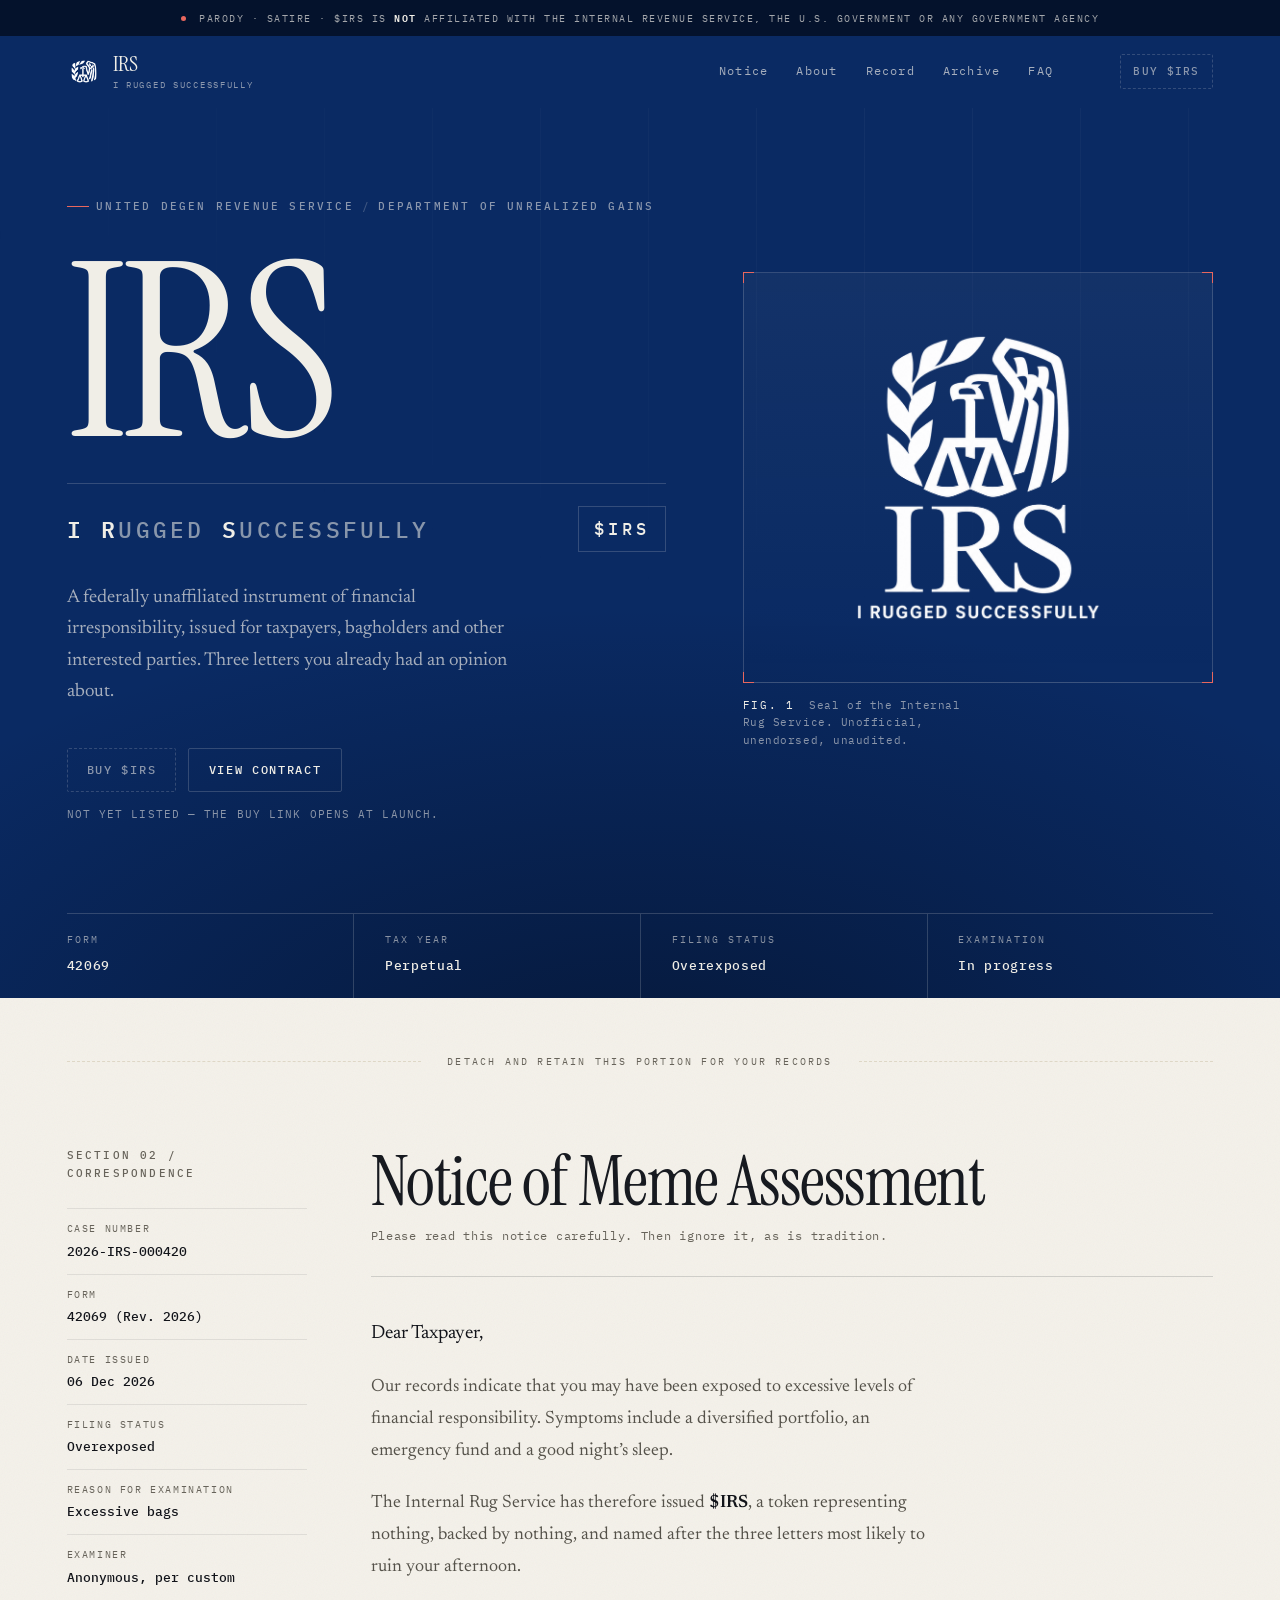
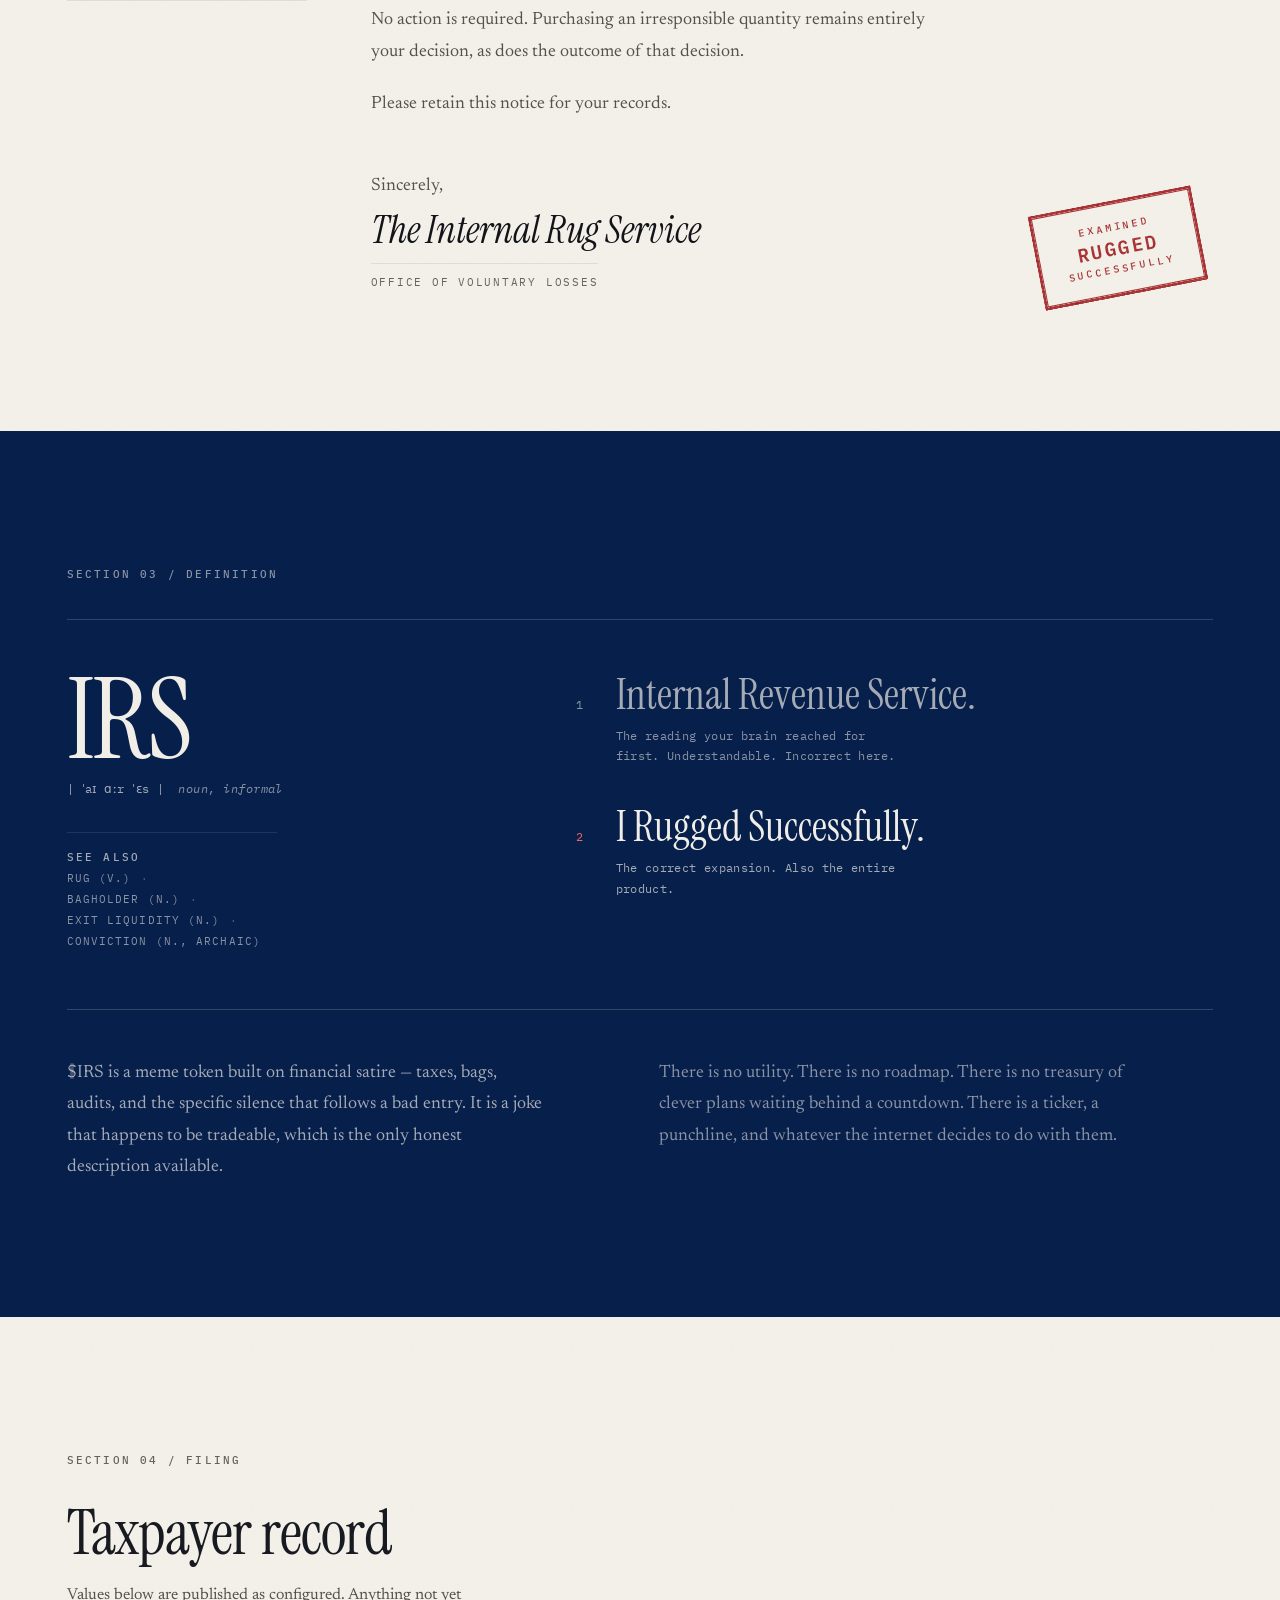
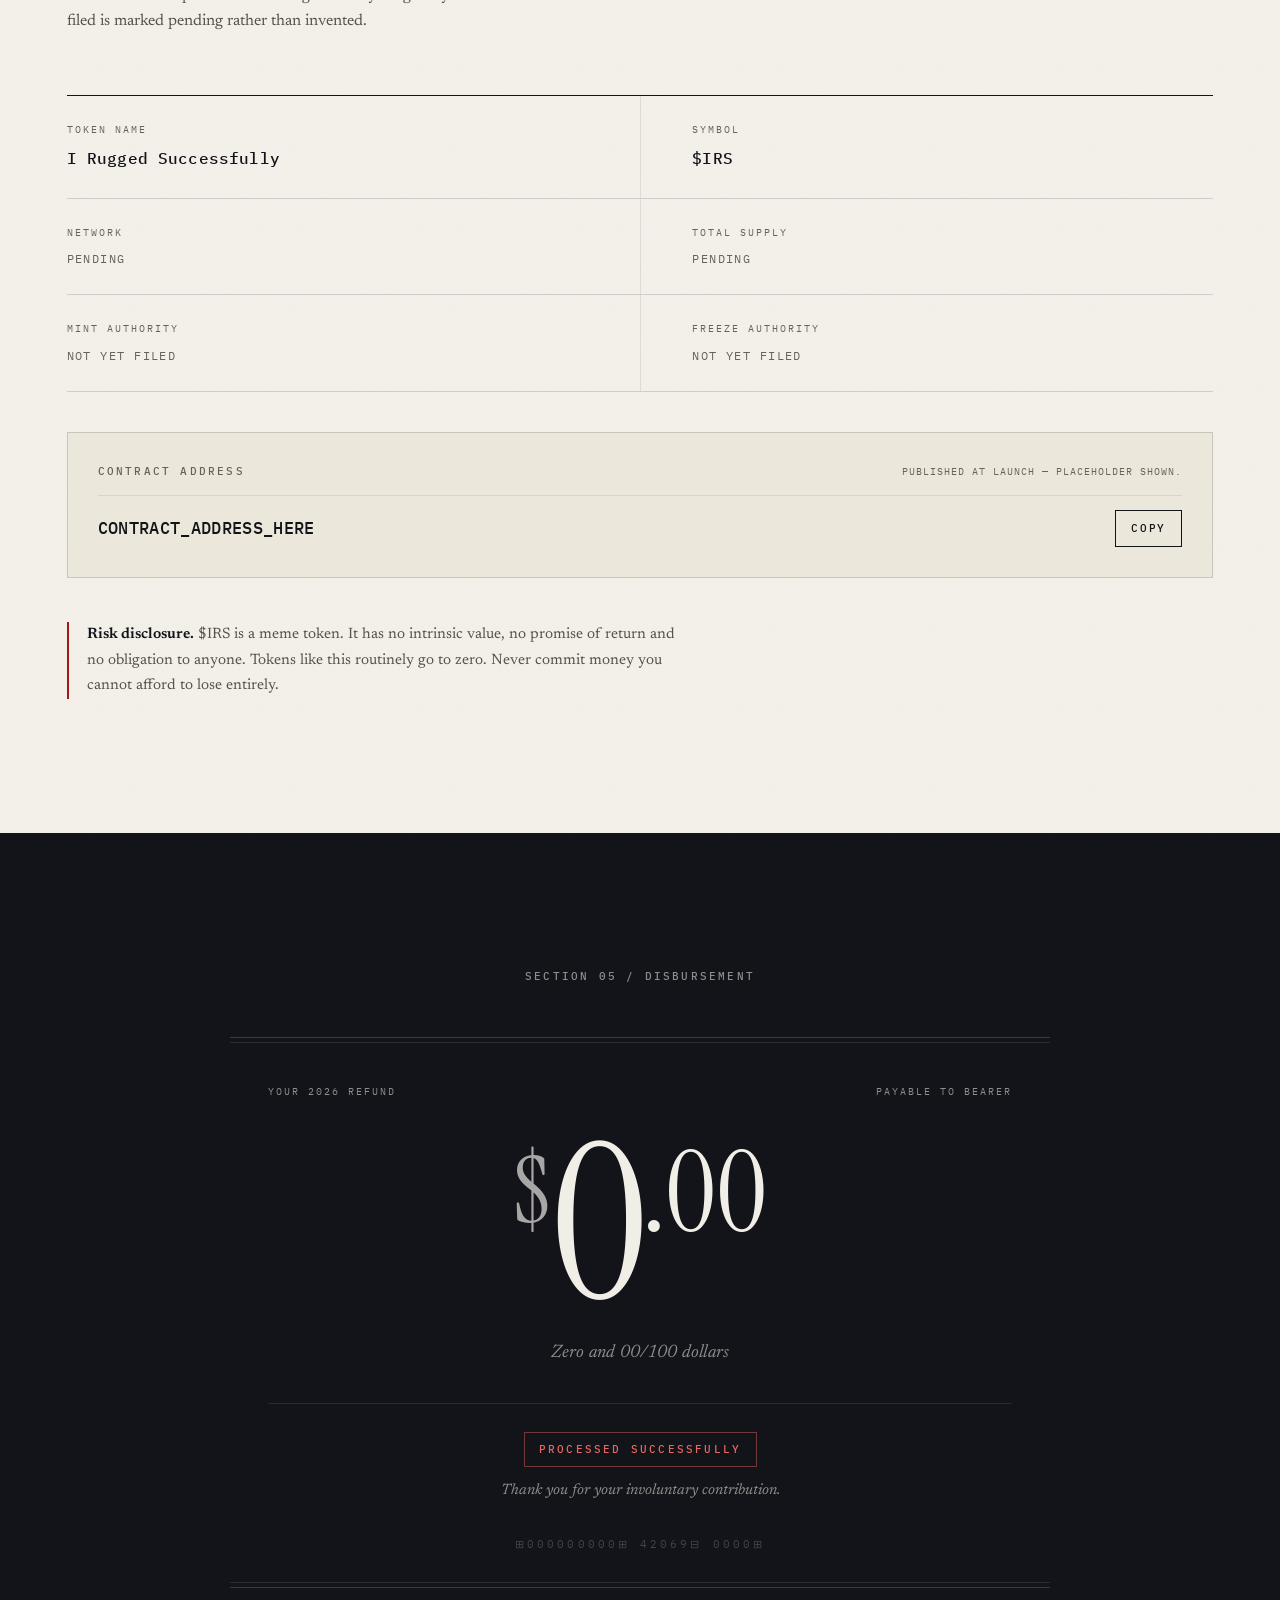
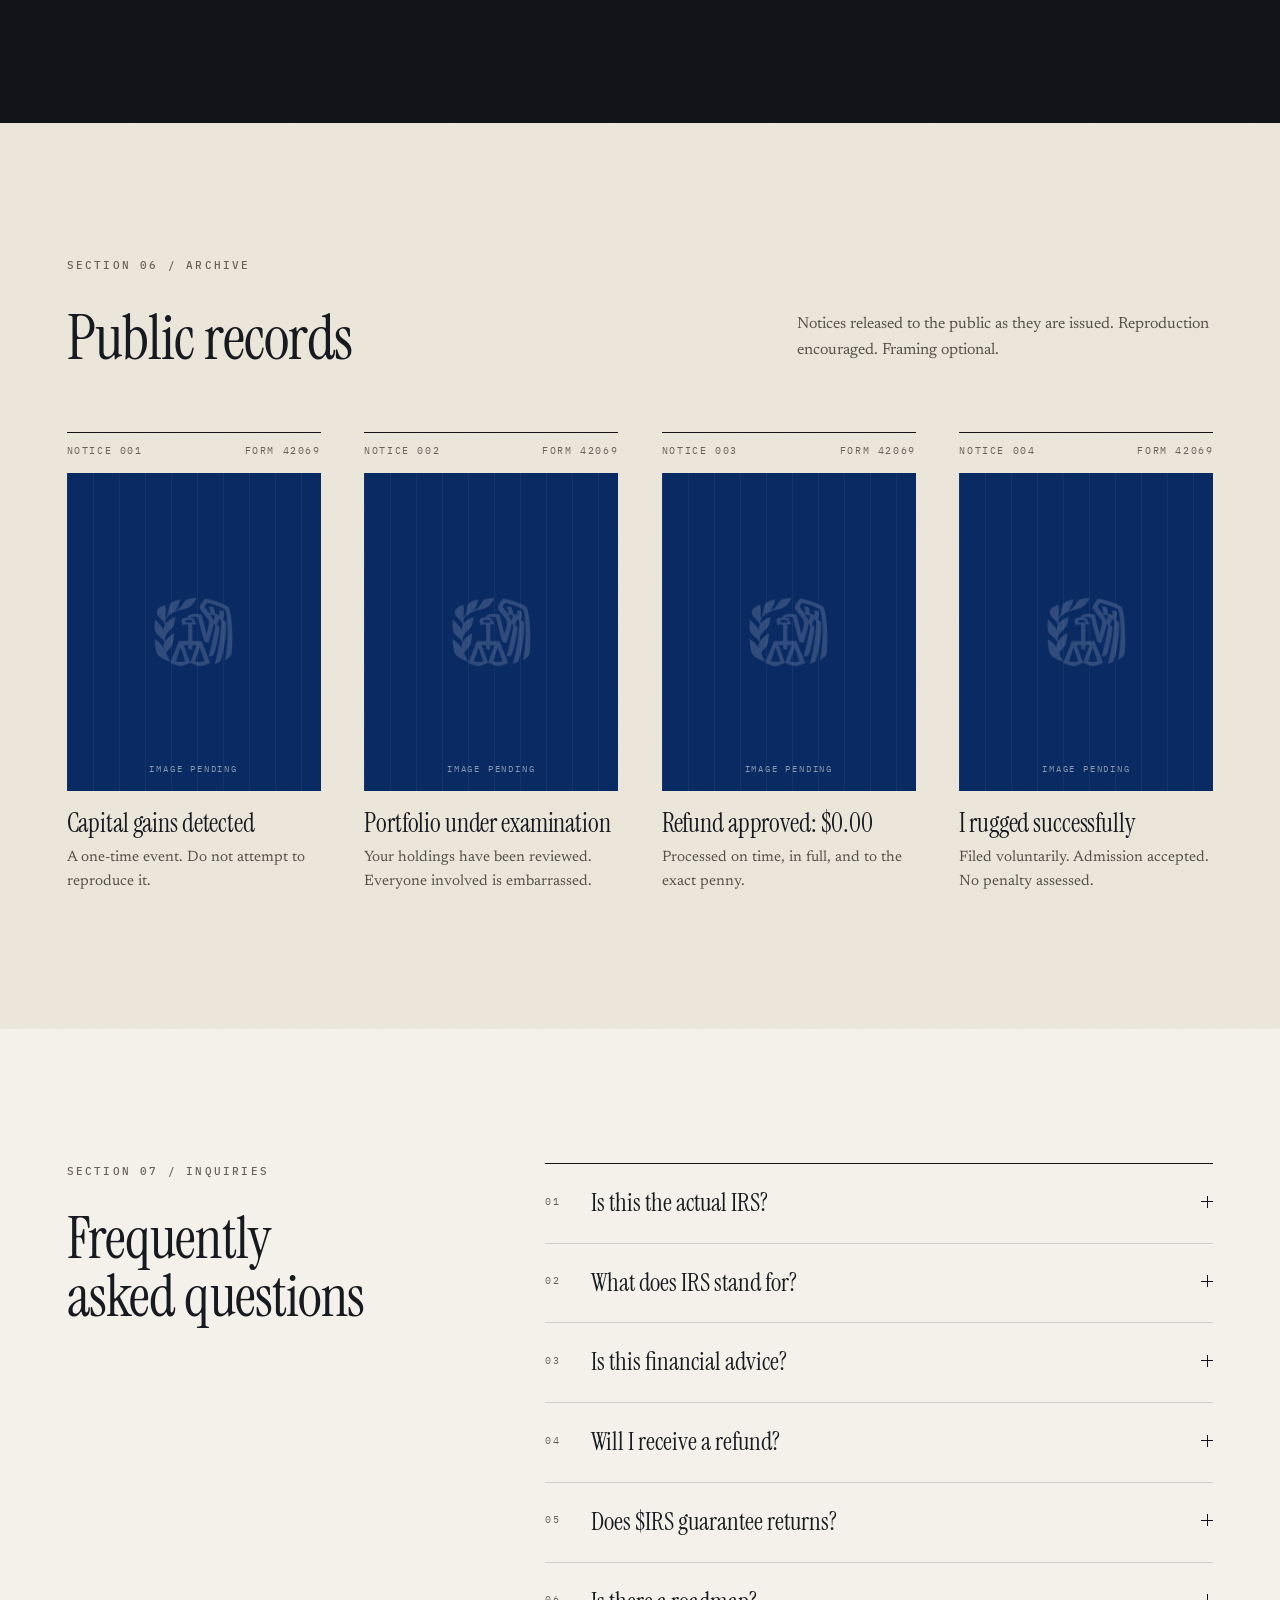
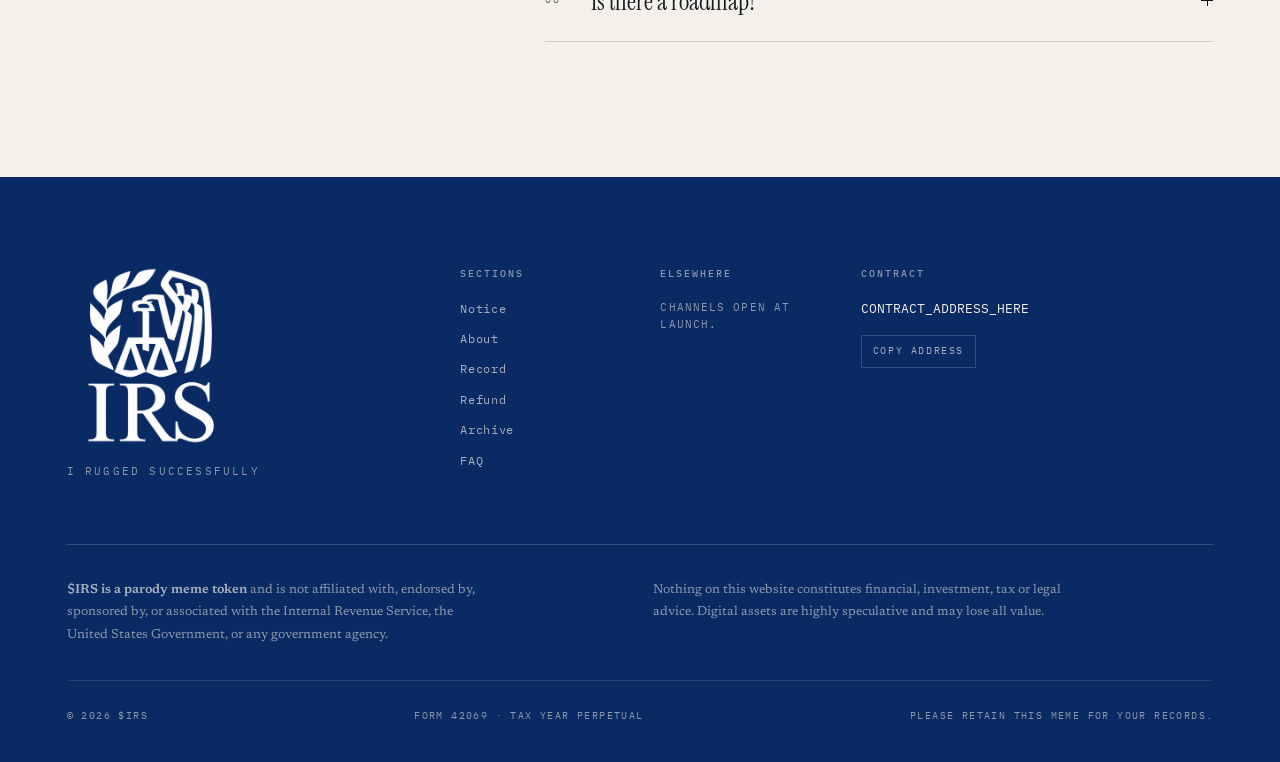
==== index.html @ df1490cc "IRS — I Rugged Successfully: parody token site Static site, no build step. Editorial/institutional d" ====
<!doctype html>
<html lang="en">
<head>
<meta charset="utf-8">
<meta name="viewport" content="width=device-width, initial-scale=1, viewport-fit=cover">
<title>IRS — I Rugged Successfully</title>

<meta name="description" content="$IRS — I Rugged Successfully. A parody meme token about taxes, bags and bad decisions. Not affiliated with the Internal Revenue Service or any government agency.">
<meta name="theme-color" content="#0A2A63">
<meta name="color-scheme" content="light dark">

<meta property="og:type" content="website">
<meta property="og:title" content="IRS — I Rugged Successfully">
<meta property="og:description" content="Your portfolio has been selected for examination. A parody meme token. Not affiliated with any government agency.">
<meta property="og:image" content="assets/og.png">
<meta name="twitter:card" content="summary_large_image">
<meta name="twitter:title" content="IRS — I Rugged Successfully">
<meta name="twitter:description" content="Your portfolio has been selected for examination.">
<meta name="twitter:image" content="assets/og.png">

<link rel="icon" href="assets/icon-64.png" sizes="64x64">
<link rel="icon" href="assets/icon-512.png" sizes="512x512">
<link rel="apple-touch-icon" href="assets/icon-180.png">

<link rel="preconnect" href="https://fonts.googleapis.com">
<link rel="preconnect" href="https://fonts.gstatic.com" crossorigin>
<link rel="preload" as="image" href="assets/lockup-white.png">
<link href="https://fonts.googleapis.com/css2?family=IBM+Plex+Mono:wght@400;500;600&family=Instrument+Serif:ital@0;1&family=Newsreader:ital,opsz,wght@0,6..72,300..600;1,6..72,300..500&display=swap" rel="stylesheet">
<link rel="stylesheet" href="styles.css">
</head>

<body>
<a class="skip" href="#main">Skip to content</a>

<!-- ══ PARODY BAR ══════════════════════════════════════════════════════ -->
<div class="disclaimer-bar" role="note">
  <span class="disclaimer-bar__mark" aria-hidden="true"></span>
  <p>Parody · Satire · $IRS is <strong>not</strong> affiliated with the Internal Revenue Service, the U.S. Government or any government agency</p>
</div>

<!-- ══ HEADER ═════════════════════════════════════════════════════════ -->
<header class="masthead" id="masthead">
  <div class="masthead__inner">
    <a class="brand" href="#top">
      <img class="brand__seal" src="assets/seal-white.png" alt="" width="240" height="162" aria-hidden="true">
      <span class="brand__text">
        <span class="brand__mark">IRS</span>
        <span class="brand__sub">I Rugged Successfully</span>
      </span>
    </a>

    <nav class="nav" aria-label="Primary">
      <ul class="nav__list">
        <li><a href="#notice">Notice</a></li>
        <li><a href="#about">About</a></li>
        <li><a href="#record">Record</a></li>
        <li><a href="#archive">Archive</a></li>
        <li><a href="#faq">FAQ</a></li>
        <li><a class="nav__social" data-social="X_URL" href="#" target="_blank" rel="noopener" hidden>X</a></li>
      </ul>
      <a class="btn btn--sm btn--solid" data-cta="buy" href="#record">Buy $IRS</a>
    </nav>

    <button class="burger" id="burger" type="button" aria-expanded="false" aria-controls="mobile-menu">
      <span class="burger__lines" aria-hidden="true"><i></i><i></i></span>
      <span class="burger__label">Menu</span>
    </button>
  </div>
</header>

<!-- ══ MOBILE MENU ════════════════════════════════════════════════════ -->
<div class="sheet" id="mobile-menu" hidden>
  <nav class="sheet__nav" aria-label="Mobile">
    <a href="#notice"><span>01</span>Notice</a>
    <a href="#about"><span>02</span>About</a>
    <a href="#record"><span>03</span>Record</a>
    <a href="#refund"><span>04</span>Refund</a>
    <a href="#archive"><span>05</span>Archive</a>
    <a href="#faq"><span>06</span>FAQ</a>
  </nav>
  <div class="sheet__foot">
    <a class="btn btn--solid btn--block" data-cta="buy" href="#record">Buy $IRS</a>
    <div class="sheet__social">
      <a data-social="X_URL" href="#" target="_blank" rel="noopener" hidden>X ↗</a>
      <a data-social="TELEGRAM_URL" href="#" target="_blank" rel="noopener" hidden>Telegram ↗</a>
    </div>
  </div>
</div>

<main id="main">

<!-- ══ 01 · HERO ══════════════════════════════════════════════════════ -->
<section class="hero" id="top">
  <div class="hero__rule" aria-hidden="true"></div>

  <div class="hero__inner">
    <div class="hero__lede">
      <p class="eyebrow eyebrow--light">
        <span class="eyebrow__tick" aria-hidden="true"></span>
        United Degen Revenue Service
        <span class="eyebrow__sep" aria-hidden="true">/</span>
        Department of Unrealized Gains
      </p>

      <h1 class="hero__title">
        <span class="sr-only">IRS — I Rugged Successfully</span>
        <span class="hero__acr" aria-hidden="true">IRS</span>
      </h1>

      <p class="hero__expansion">
        <span class="xp" aria-hidden="true" style="--i:0"><b>I</b></span>
        <span class="xp" aria-hidden="true" style="--i:1"><b>R</b>ugged</span>
        <span class="xp" aria-hidden="true" style="--i:2"><b>S</b>uccessfully</span>
        <span class="hero__ticker">$IRS</span>
      </p>

      <p class="hero__copy">
        A federally unaffiliated instrument of financial irresponsibility, issued
        for taxpayers, bagholders and other interested parties. Three letters you
        already had an opinion about.
      </p>

      <div class="hero__actions">
        <a class="btn btn--solid" data-cta="buy" href="#record">Buy $IRS</a>
        <a class="btn btn--ghost" href="#record">View contract</a>
      </div>
      <p class="hero__note" data-cta-note hidden></p>
    </div>

    <figure class="specimen">
      <div class="specimen__frame">
        <span class="specimen__crop specimen__crop--tl" aria-hidden="true"></span>
        <span class="specimen__crop specimen__crop--tr" aria-hidden="true"></span>
        <span class="specimen__crop specimen__crop--bl" aria-hidden="true"></span>
        <span class="specimen__crop specimen__crop--br" aria-hidden="true"></span>
        <img src="assets/lockup-white.png" width="520" height="605"
             alt="Parody seal: an eagle and scales above the letters I R S, with the words I Rugged Successfully beneath.">
      </div>
      <figcaption>
        <span>Fig. 1</span>
        Seal of the Internal Rug Service. Unofficial, unendorsed, unaudited.
      </figcaption>
    </figure>
  </div>

  <dl class="stripfields" aria-label="Filing summary">
    <div><dt>Form</dt><dd>42069</dd></div>
    <div><dt>Tax year</dt><dd>Perpetual</dd></div>
    <div><dt>Filing status</dt><dd>Overexposed</dd></div>
    <div><dt>Examination</dt><dd>In progress</dd></div>
  </dl>
</section>

<!-- ══ 02 · OFFICIAL NOTICE ═══════════════════════════════════════════ -->
<section class="notice" id="notice">
  <div class="perf" aria-hidden="true"><span>Detach and retain this portion for your records</span></div>

  <div class="shell notice__inner">
    <aside class="notice__meta">
      <p class="eyebrow">Section 02 / Correspondence</p>
      <dl class="fields">
        <div><dt>Case number</dt><dd>2026-IRS-000420</dd></div>
        <div><dt>Form</dt><dd>42069 (Rev. 2026)</dd></div>
        <div><dt>Date issued</dt><dd data-issued>—</dd></div>
        <div><dt>Filing status</dt><dd>Overexposed</dd></div>
        <div><dt>Reason for examination</dt><dd>Excessive bags</dd></div>
        <div><dt>Examiner</dt><dd>Anonymous, per custom</dd></div>
      </dl>
    </aside>

    <article class="letter" data-stamp-scope>
      <header class="letter__head">
        <h2>Notice of Meme Assessment</h2>
        <p class="letter__kicker">Please read this notice carefully. Then ignore it, as is tradition.</p>
      </header>

      <div class="letter__body">
        <p class="letter__salutation">Dear Taxpayer,</p>
        <p>
          Our records indicate that you may have been exposed to excessive levels of
          financial responsibility. Symptoms include a diversified portfolio, an
          emergency fund and a good night&rsquo;s sleep.
        </p>
        <p>
          The Internal Rug Service has therefore issued <strong>$IRS</strong>, a token
          representing nothing, backed by nothing, and named after the three letters
          most likely to ruin your afternoon.
        </p>
        <p>
          No action is required. Purchasing an irresponsible quantity remains entirely
          your decision, as does the outcome of that decision.
        </p>
        <p>Please retain this notice for your records.</p>
      </div>

      <footer class="letter__sign">
        <p class="letter__closing">Sincerely,</p>
        <p class="letter__signature">The Internal Rug Service</p>
        <p class="letter__title">Office of Voluntary Losses</p>
      </footer>

      <div class="stamp" data-stamp aria-hidden="true">
        <span class="stamp__top">Examined</span>
        <span class="stamp__mid">Rugged</span>
        <span class="stamp__bot">Successfully</span>
      </div>
    </article>
  </div>
</section>

<!-- ══ 03 · WHAT IS $IRS ══════════════════════════════════════════════ -->
<section class="define" id="about">
  <div class="shell">
    <p class="eyebrow eyebrow--light">Section 03 / Definition</p>

    <div class="entry">
      <div class="entry__headword">
        <h2>IRS</h2>
        <p class="entry__gram"><span class="entry__phon">&#124; &#712;a&#618; &#593;&#720;r &#712;&#603;s &#124;</span> <em>noun, informal</em></p>
        <p class="entry__xref">
          <b>See also</b>
          <span>Rug (v.)</span><span>Bagholder (n.)</span><span>Exit liquidity (n.)</span><span>Conviction (n., archaic)</span>
        </p>
      </div>

      <ol class="entry__senses">
        <li>
          <span class="entry__num">1</span>
          <p class="entry__sense">Internal Revenue Service.</p>
          <p class="entry__gloss">The reading your brain reached for first. Understandable. Incorrect here.</p>
        </li>
        <li class="is-correct">
          <span class="entry__num">2</span>
          <p class="entry__sense">I Rugged Successfully.</p>
          <p class="entry__gloss">The correct expansion. Also the entire product.</p>
        </li>
      </ol>
    </div>

    <div class="define__body">
      <p>
        $IRS is a meme token built on financial satire — taxes, bags, audits, and the
        specific silence that follows a bad entry. It is a joke that happens to be
        tradeable, which is the only honest description available.
      </p>
      <p class="define__hard">
        There is no utility. There is no roadmap. There is no treasury of clever plans
        waiting behind a countdown. There is a ticker, a punchline, and whatever the
        internet decides to do with them.
      </p>
    </div>
  </div>
</section>

<!-- ══ 04 · TAXPAYER RECORD ═══════════════════════════════════════════ -->
<section class="record" id="record">
  <div class="shell">
    <header class="sechead">
      <p class="eyebrow">Section 04 / Filing</p>
      <h2>Taxpayer record</h2>
      <p class="sechead__note">
        Values below are published as configured. Anything not yet filed is marked
        pending rather than invented.
      </p>
    </header>

    <div class="ledger">
      <div class="ledger__row">
        <dl class="ledger__pair">
          <dt>Token name</dt>
          <dd data-field="TOKEN_NAME">I Rugged Successfully</dd>
        </dl>
        <dl class="ledger__pair">
          <dt>Symbol</dt>
          <dd data-field="TOKEN_SYMBOL">$IRS</dd>
        </dl>
      </div>

      <div class="ledger__row">
        <dl class="ledger__pair">
          <dt>Network</dt>
          <dd data-field="NETWORK">Pending</dd>
        </dl>
        <dl class="ledger__pair">
          <dt>Total supply</dt>
          <dd data-field="TOTAL_SUPPLY">Pending</dd>
        </dl>
      </div>

      <div class="ledger__row">
        <dl class="ledger__pair">
          <dt>Mint authority</dt>
          <dd data-field="MINT_AUTHORITY">Not yet filed</dd>
        </dl>
        <dl class="ledger__pair">
          <dt>Freeze authority</dt>
          <dd data-field="FREEZE_AUTHORITY">Not yet filed</dd>
        </dl>
      </div>
    </div>

    <!-- Contract address -->
    <div class="contract">
      <div class="contract__label">
        <span class="eyebrow">Contract address</span>
        <span class="contract__hint" data-contract-hint>Verify the address before every transaction.</span>
      </div>
      <div class="contract__row">
        <code class="contract__value" data-contract-display title="">CONTRACT_ADDRESS_HERE</code>
        <button class="contract__copy" type="button" data-copy>
          <span class="contract__copy-text">Copy</span>
        </button>
      </div>
      <p class="sr-only" role="status" aria-live="polite" data-copy-status></p>
      <div class="contract__links">
        <a class="tlink" data-social="BUY_URL" href="#" target="_blank" rel="noopener" hidden>Buy $IRS ↗</a>
        <a class="tlink" data-explorer href="#" target="_blank" rel="noopener" hidden>View on explorer ↗</a>
      </div>
    </div>

    <p class="risk">
      <span class="risk__flag" aria-hidden="true"></span>
      <span><strong>Risk disclosure.</strong> $IRS is a meme token. It has no intrinsic
      value, no promise of return and no obligation to anyone. Tokens like this
      routinely go to zero. Never commit money you cannot afford to lose entirely.</span>
    </p>
  </div>
</section>

<!-- ══ 05 · REFUND ════════════════════════════════════════════════════ -->
<section class="refund" id="refund" data-refund>
  <div class="shell refund__inner">
    <h2 class="sr-only">Your refund</h2>
    <p class="eyebrow eyebrow--light">Section 05 / Disbursement</p>

    <div class="check">
      <div class="check__head">
        <span>Your 2026 refund</span>
        <span>Payable to bearer</span>
      </div>

      <p class="check__amount" data-amount>
        <span class="check__cur">$</span><span class="check__num">0</span><span class="check__dec">.00</span>
      </p>

      <p class="check__written">Zero and 00/100 dollars</p>

      <div class="check__status">
        <span class="check__chip">Processed successfully</span>
        <span class="check__thanks">Thank you for your involuntary contribution.</span>
      </div>

      <p class="check__micr" aria-hidden="true">&#8862;000000000&#8862; 42069&#8863; 0000&#8862;</p>
    </div>
  </div>
</section>

<!-- ══ 06 · PUBLIC RECORDS ════════════════════════════════════════════ -->
<section class="archive" id="archive">
  <div class="shell">
    <header class="sechead sechead--split">
      <div>
        <p class="eyebrow">Section 06 / Archive</p>
        <h2>Public records</h2>
      </div>
      <p class="sechead__note">
        Notices released to the public as they are issued. Reproduction encouraged.
        Framing optional.
      </p>
    </header>

    <div class="notices">

      <!--
        ┌─ HOW TO ADD A NOTICE ────────────────────────────────────────────┐
        │ Duplicate one <article class="notice-card"> block below.         │
        │ To show an image, replace the whole <div class="ph"> … </div>    │
        │ with:                                                            │
        │   <img class="notice-card__img" src="assets/notices/005.png"     │
        │        alt="Describe the meme" loading="lazy"                    │
        │        width="1000" height="1250">                               │
        └──────────────────────────────────────────────────────────────────┘
      -->

      <article class="notice-card">
        <header class="notice-card__head"><span>Notice 001</span><span>Form 42069</span></header>
        <div class="notice-card__media">
          <div class="ph"><img src="assets/seal-white.png" alt="" width="240" height="162" loading="lazy" aria-hidden="true"><span>Image pending</span></div>
        </div>
        <h3>Capital gains detected</h3>
        <p>A one-time event. Do not attempt to reproduce it.</p>
      </article>

      <article class="notice-card">
        <header class="notice-card__head"><span>Notice 002</span><span>Form 42069</span></header>
        <div class="notice-card__media">
          <div class="ph"><img src="assets/seal-white.png" alt="" width="240" height="162" loading="lazy" aria-hidden="true"><span>Image pending</span></div>
        </div>
        <h3>Portfolio under examination</h3>
        <p>Your holdings have been reviewed. Everyone involved is embarrassed.</p>
      </article>

      <article class="notice-card">
        <header class="notice-card__head"><span>Notice 003</span><span>Form 42069</span></header>
        <div class="notice-card__media">
          <div class="ph"><img src="assets/seal-white.png" alt="" width="240" height="162" loading="lazy" aria-hidden="true"><span>Image pending</span></div>
        </div>
        <h3>Refund approved: $0.00</h3>
        <p>Processed on time, in full, and to the exact penny.</p>
      </article>

      <article class="notice-card">
        <header class="notice-card__head"><span>Notice 004</span><span>Form 42069</span></header>
        <div class="notice-card__media">
          <div class="ph"><img src="assets/seal-white.png" alt="" width="240" height="162" loading="lazy" aria-hidden="true"><span>Image pending</span></div>
        </div>
        <h3>I rugged successfully</h3>
        <p>Filed voluntarily. Admission accepted. No penalty assessed.</p>
      </article>

    </div>
  </div>
</section>

<!-- ══ 07 · FAQ ═══════════════════════════════════════════════════════ -->
<section class="faq" id="faq">
  <div class="shell faq__inner">
    <header class="sechead">
      <p class="eyebrow">Section 07 / Inquiries</p>
      <h2>Frequently<br>asked questions</h2>
    </header>

    <div class="faq__list">
      <details class="qa">
        <summary><span class="qa__n">01</span><span class="qa__q">Is this the actual IRS?</span><span class="qa__i" aria-hidden="true"></span></summary>
        <div class="qa__a"><p>Absolutely not. $IRS is parody. It has no connection to the Internal Revenue Service, the U.S. Treasury, or any government body, and never will.</p></div>
      </details>

      <details class="qa">
        <summary><span class="qa__n">02</span><span class="qa__q">What does IRS stand for?</span><span class="qa__i" aria-hidden="true"></span></summary>
        <div class="qa__a"><p>I Rugged Successfully. That is the whole idea, and we are not planning a second one.</p></div>
      </details>

      <details class="qa">
        <summary><span class="qa__n">03</span><span class="qa__q">Is this financial advice?</span><span class="qa__i" aria-hidden="true"></span></summary>
        <div class="qa__a"><p>No. Nothing here is financial, investment, tax or legal advice. It is a joke with a website.</p></div>
      </details>

      <details class="qa">
        <summary><span class="qa__n">04</span><span class="qa__q">Will I receive a refund?</span><span class="qa__i" aria-hidden="true"></span></summary>
        <div class="qa__a"><p>Also no. Your refund has already been processed and is displayed above in full.</p></div>
      </details>

      <details class="qa">
        <summary><span class="qa__n">05</span><span class="qa__q">Does $IRS guarantee returns?</span><span class="qa__i" aria-hidden="true"></span></summary>
        <div class="qa__a"><p>No. It is a meme token with no utility, no revenue and no promises. It can lose all of its value, and tokens like it frequently do.</p></div>
      </details>

      <details class="qa">
        <summary><span class="qa__n">06</span><span class="qa__q">Is there a roadmap?</span><span class="qa__i" aria-hidden="true"></span></summary>
        <div class="qa__a"><p>There is a ticker and a punchline. Anything beyond that would be a promise, and promises are how this normally goes wrong.</p></div>
      </details>
    </div>
  </div>
</section>

</main>

<!-- ══ FOOTER ═════════════════════════════════════════════════════════ -->
<footer class="foot">
  <div class="shell">
    <div class="foot__top">
      <div class="foot__brand">
        <img src="assets/mark-white.png" alt="IRS — I Rugged Successfully" width="380" height="403" loading="lazy">
        <p>I Rugged Successfully</p>
      </div>

      <div class="foot__cols">
        <nav class="foot__col" aria-label="Sections">
          <h2>Sections</h2>
          <a href="#notice">Notice</a>
          <a href="#about">About</a>
          <a href="#record">Record</a>
          <a href="#refund">Refund</a>
          <a href="#archive">Archive</a>
          <a href="#faq">FAQ</a>
        </nav>

        <nav class="foot__col" aria-label="Elsewhere" data-social-col>
          <h2>Elsewhere</h2>
          <a data-social="X_URL" href="#" target="_blank" rel="noopener" hidden>X ↗</a>
          <a data-social="TELEGRAM_URL" href="#" target="_blank" rel="noopener" hidden>Telegram ↗</a>
          <a data-social="BUY_URL" href="#" target="_blank" rel="noopener" hidden>Buy $IRS ↗</a>
          <p class="foot__pending" data-social-empty>Channels open at launch.</p>
        </nav>

        <div class="foot__col foot__col--wide">
          <h2>Contract</h2>
          <code class="foot__contract" data-contract-display>CONTRACT_ADDRESS_HERE</code>
          <button class="foot__copy" type="button" data-copy><span class="contract__copy-text">Copy address</span></button>
        </div>
      </div>
    </div>

    <div class="foot__legal">
      <p>
        <strong>$IRS is a parody meme token</strong> and is not affiliated with, endorsed by,
        sponsored by, or associated with the Internal Revenue Service, the United States
        Government, or any government agency.
      </p>
      <p>
        Nothing on this website constitutes financial, investment, tax or legal advice.
        Digital assets are highly speculative and may lose all value.
      </p>
    </div>

    <div class="foot__base">
      <span>&copy; <span data-year>2026</span> $IRS</span>
      <span>Form 42069 · Tax year perpetual</span>
      <span>Please retain this meme for your records.</span>
    </div>
  </div>
</footer>

<script src="script.js" defer></script>
</body>
</html>
---- styles.css ----
/* ═══════════════════════════════════════════════════════════════════════
   IRS — I RUGGED SUCCESSFULLY
   Stylesheet
   ───────────────────────────────────────────────────────────────────────
   01  Design tokens
   02  Reset & base
   03  Typographic primitives
   04  Buttons & links
   05  Disclaimer bar
   06  Masthead, navigation, mobile sheet
   07  Hero
   08  Perforation divider
   09  Official notice
   10  Definition
   11  Taxpayer record, ledger, contract
   12  Refund
   13  Archive
   14  FAQ
   15  Footer
   16  Reveal motion
   17  Reduced motion & print
   ═══════════════════════════════════════════════════════════════════════ */


/* ── 01 · DESIGN TOKENS ──────────────────────────────────────────────── */
:root {
  /* Palette */
  --navy:          #0a2a63;
  --navy-deep:     #071f4b;
  --navy-black:    #04122c;
  --ink:           #12141a;
  --paper:         #f4f1ea;
  --paper-2:       #ece7db;
  --paper-3:       #ded7c6;
  --red:           #a4161a;
  --red-bright:    #c1272d;
  --red-on-dark:   #e8675e;   /* accessible red on navy / ink */

  /* Foreground roles */
  --on-navy:       #f0eee7;
  --on-navy-soft:  rgba(240, 238, 231, 0.68);
  --on-navy-dim:   rgba(240, 238, 231, 0.56);
  --on-paper:      #171a20;
  --on-paper-soft: #55524a;
  --on-paper-dim:  #67635a;

  /* Hairlines */
  --rule-light:    rgba(240, 238, 231, 0.18);
  --rule-light-2:  rgba(240, 238, 231, 0.10);
  --rule-dark:     rgba(23, 26, 32, 0.16);
  --rule-dark-2:   rgba(23, 26, 32, 0.09);

  /* Type */
  --f-display: "Instrument Serif", "Iowan Old Style", "Times New Roman", serif;
  --f-serif:   "Newsreader", Georgia, "Times New Roman", serif;
  --f-mono:    "IBM Plex Mono", ui-monospace, "SF Mono", Menlo, Consolas, monospace;

  --fs-micro:  0.6875rem;
  --fs-label:  0.75rem;
  --fs-body:   clamp(1rem, 0.96rem + 0.2vw, 1.125rem);

  --tr-label:  0.2em;
  --tr-mono:   0.06em;

  /* Layout */
  --maxw:      1220px;
  --gutter:    clamp(20px, 5.2vw, 68px);
  --pad-y:     clamp(76px, 10.5vw, 148px);
  --radius:    2px;

  /* Motion */
  --ease:      cubic-bezier(0.22, 0.7, 0.2, 1);

  /* Paper grain */
  --grain: url("data:image/svg+xml,%3Csvg xmlns='http://www.w3.org/2000/svg' width='160' height='160'%3E%3Cfilter id='g'%3E%3CfeTurbulence type='fractalNoise' baseFrequency='0.9' numOctaves='3' stitchTiles='stitch'/%3E%3C/filter%3E%3Crect width='160' height='160' filter='url(%23g)'/%3E%3C/svg%3E");
  --grain-ink: url("data:image/svg+xml,%3Csvg xmlns='http://www.w3.org/2000/svg' width='220' height='220'%3E%3Cfilter id='i'%3E%3CfeTurbulence type='fractalNoise' baseFrequency='0.55' numOctaves='2' stitchTiles='stitch'/%3E%3CfeComponentTransfer%3E%3CfeFuncA type='linear' slope='0.5' intercept='0.66'/%3E%3C/feComponentTransfer%3E%3C/filter%3E%3Crect width='220' height='220' filter='url(%23i)'/%3E%3C/svg%3E");
}


/* ── 02 · RESET & BASE ───────────────────────────────────────────────── */
*, *::before, *::after { box-sizing: border-box; }

* { margin: 0; }

html {
  -webkit-text-size-adjust: 100%;
  scroll-behavior: smooth;
  scroll-padding-top: 92px;
}

body {
  background: var(--paper);
  color: var(--on-paper);
  font-family: var(--f-serif);
  font-size: var(--fs-body);
  line-height: 1.62;
  font-synthesis-weight: none;
  -webkit-font-smoothing: antialiased;
  -moz-osx-font-smoothing: grayscale;
  overflow-x: hidden;
}

body.is-locked { overflow: hidden; }

img, svg { display: block; max-width: 100%; height: auto; }

a { color: inherit; text-decoration: none; }

button { font: inherit; color: inherit; background: none; border: 0; cursor: pointer; }

:focus-visible {
  outline: 2px solid var(--red-bright);
  outline-offset: 3px;
}
.on-dark :focus-visible,
.hero :focus-visible,
.define :focus-visible,
.refund :focus-visible,
.foot :focus-visible,
.sheet :focus-visible,
.masthead :focus-visible {
  outline-color: var(--paper);
}

.shell {
  width: min(100% - (var(--gutter) * 2), var(--maxw));
  margin-inline: auto;
}

.sr-only {
  position: absolute; width: 1px; height: 1px;
  padding: 0; margin: -1px; overflow: hidden;
  clip-path: inset(50%); white-space: nowrap; border: 0;
}

.skip {
  position: absolute; top: 0; left: 50%;
  transform: translate(-50%, -120%);
  z-index: 200;
  background: var(--paper); color: var(--ink);
  font-family: var(--f-mono); font-size: var(--fs-micro);
  letter-spacing: var(--tr-label); text-transform: uppercase;
  padding: 12px 20px;
}
.skip:focus { transform: translate(-50%, 0); }


/* ── 03 · TYPOGRAPHIC PRIMITIVES ─────────────────────────────────────── */
.eyebrow {
  font-family: var(--f-mono);
  font-size: var(--fs-micro);
  font-weight: 500;
  letter-spacing: var(--tr-label);
  text-transform: uppercase;
  color: var(--on-paper-dim);
  display: flex;
  align-items: center;
  gap: 0.7em;
  flex-wrap: wrap;
}
.eyebrow--light { color: var(--on-navy-dim); }

.eyebrow__tick {
  width: 22px; height: 1px;
  background: var(--red-on-dark);
  flex: none;
}
.eyebrow__sep { opacity: 0.4; }

.sechead { max-width: 62ch; }
.sechead h2 {
  font-family: var(--f-display);
  font-weight: 400;
  font-size: clamp(2.1rem, 1.2rem + 4vw, 3.9rem);
  line-height: 1.02;
  letter-spacing: -0.015em;
  margin-top: 0.5em;
}
.sechead__note {
  font-size: 1rem;
  line-height: 1.65;
  color: var(--on-paper-soft);
  max-width: 46ch;
  margin-top: 1.1em;
}
.sechead--split {
  display: grid;
  gap: clamp(20px, 3vw, 56px);
  max-width: none;
  align-items: end;
}
@media (min-width: 860px) {
  .sechead--split { grid-template-columns: minmax(0, 1fr) minmax(0, 26rem); }
  .sechead--split .sechead__note { margin-top: 0; padding-bottom: 0.4em; }
}


/* ── 04 · BUTTONS & LINKS ────────────────────────────────────────────── */
.btn {
  display: inline-flex;
  align-items: center;
  justify-content: center;
  gap: 0.6em;
  font-family: var(--f-mono);
  font-size: var(--fs-label);
  font-weight: 500;
  letter-spacing: 0.14em;
  text-transform: uppercase;
  padding: 0.95em 1.6em;
  border: 1px solid transparent;
  border-radius: var(--radius);
  transition: background-color 0.35s var(--ease), color 0.35s var(--ease),
              border-color 0.35s var(--ease), transform 0.35s var(--ease);
  white-space: nowrap;
}
.btn--solid {
  background: var(--paper);
  color: var(--navy-black);
  border-color: var(--paper);
}
.btn--solid:hover { background: #fff; border-color: #fff; transform: translateY(-1px); }

.btn--ghost {
  color: var(--on-navy);
  border-color: var(--rule-light);
}
.btn--ghost:hover { border-color: var(--on-navy-soft); transform: translateY(-1px); }

.btn--sm { padding: 0.7em 1.15em; font-size: var(--fs-micro); letter-spacing: 0.12em; }
.btn--block { display: flex; width: 100%; }

.btn[aria-disabled="true"] {
  background: transparent;
  color: var(--on-navy-dim);
  border-style: dashed;
  border-color: var(--rule-light);
  cursor: default;
  pointer-events: none;
}

/* Understated underline that draws in from the left */
.ul {
  position: relative;
  display: inline-block;
}
.ul::after {
  content: "";
  position: absolute;
  left: 0; bottom: -3px;
  width: 100%; height: 1px;
  background: currentColor;
  transform: scaleX(0);
  transform-origin: left;
  transition: transform 0.4s var(--ease);
}
.ul:hover::after, .ul:focus-visible::after { transform: scaleX(1); }

.tlink {
  font-family: var(--f-mono);
  font-size: var(--fs-label);
  letter-spacing: 0.1em;
  text-transform: uppercase;
  color: var(--on-paper-soft);
  border-bottom: 1px solid var(--rule-dark);
  padding-bottom: 3px;
  transition: color 0.3s var(--ease), border-color 0.3s var(--ease);
}
.tlink:hover { color: var(--ink); border-color: var(--ink); }


/* ── 05 · DISCLAIMER BAR ─────────────────────────────────────────────── */
.disclaimer-bar {
  background: var(--navy-black);
  color: var(--on-navy-soft);
  display: flex;
  align-items: center;
  justify-content: center;
  gap: 0.75em;
  padding: 10px var(--gutter);
  text-align: center;
}
.disclaimer-bar p {
  font-family: var(--f-mono);
  font-size: 0.625rem;
  font-weight: 400;
  letter-spacing: 0.15em;
  text-transform: uppercase;
  line-height: 1.5;
}
.disclaimer-bar strong { color: var(--paper); font-weight: 600; }
.disclaimer-bar__mark {
  width: 5px; height: 5px; flex: none;
  background: var(--red-on-dark);
  border-radius: 50%;
}


/* ── 06 · MASTHEAD ───────────────────────────────────────────────────── */
.masthead {
  position: sticky;
  top: 0;
  z-index: 120;
  background: var(--navy);
  transition: background-color 0.4s var(--ease), border-color 0.4s var(--ease),
              backdrop-filter 0.4s var(--ease);
  border-bottom: 1px solid transparent;
}
.masthead.is-stuck {
  background: rgba(4, 18, 44, 0.9);
  -webkit-backdrop-filter: saturate(150%) blur(14px);
  backdrop-filter: saturate(150%) blur(14px);
  border-bottom-color: var(--rule-light-2);
}
.masthead__inner {
  width: min(100% - (var(--gutter) * 2), var(--maxw));
  margin-inline: auto;
  display: flex;
  align-items: center;
  justify-content: space-between;
  gap: 24px;
  padding: 18px 0;
  transition: padding 0.4s var(--ease);
}
.masthead.is-stuck .masthead__inner { padding: 12px 0; }

.brand { display: flex; align-items: center; gap: 12px; }
.brand__seal { width: 34px; height: auto; flex: none; }
.brand__text { display: flex; flex-direction: column; line-height: 1; }
.brand__mark {
  font-family: var(--f-display);
  font-size: 1.35rem;
  letter-spacing: 0.02em;
  color: var(--on-navy);
}
.brand__sub {
  font-family: var(--f-mono);
  font-size: 0.5625rem;
  letter-spacing: 0.19em;
  text-transform: uppercase;
  color: var(--on-navy-dim);
  margin-top: 4px;
}

.nav { display: flex; align-items: center; gap: clamp(20px, 3vw, 40px); }
.nav__list {
  display: flex;
  align-items: center;
  gap: clamp(16px, 2.2vw, 30px);
  list-style: none;
  padding: 0;
}
.nav__list a {
  position: relative;
  font-family: var(--f-mono);
  font-size: var(--fs-label);
  letter-spacing: 0.1em;
  color: var(--on-navy-soft);
  transition: color 0.3s var(--ease);
}
.nav__list a::after {
  content: "";
  position: absolute;
  left: 0; bottom: -6px;
  width: 100%; height: 1px;
  background: currentColor;
  transform: scaleX(0);
  transform-origin: left;
  transition: transform 0.4s var(--ease);
}
.nav__list a:hover { color: var(--on-navy); }
.nav__list a:hover::after, .nav__list a:focus-visible::after { transform: scaleX(1); }

.burger {
  display: none;
  align-items: center;
  gap: 10px;
  font-family: var(--f-mono);
  font-size: var(--fs-micro);
  letter-spacing: 0.16em;
  text-transform: uppercase;
  color: var(--on-navy);
  padding: 8px 2px;
}
.burger__lines { display: grid; gap: 5px; width: 20px; }
.burger__lines i { display: block; height: 1px; background: currentColor; transition: transform 0.35s var(--ease), opacity 0.35s var(--ease); }
.burger[aria-expanded="true"] .burger__lines i:first-child { transform: translateY(3px) rotate(45deg); }
.burger[aria-expanded="true"] .burger__lines i:last-child { transform: translateY(-3px) rotate(-45deg); }

@media (max-width: 900px) {
  .nav { display: none; }
  .burger { display: flex; }
}

body.is-locked .masthead {
  background: var(--navy-deep);
  border-bottom-color: transparent;
  -webkit-backdrop-filter: none;
  backdrop-filter: none;
}

/* Mobile sheet */
.sheet {
  position: fixed;
  inset: 0;
  z-index: 100;
  background: var(--navy-deep);
  display: flex;
  flex-direction: column;
  justify-content: space-between;
  padding: clamp(84px, 16vh, 140px) var(--gutter) clamp(32px, 6vh, 56px);
  opacity: 0;
  transform: translateY(-8px);
  transition: opacity 0.4s var(--ease), transform 0.4s var(--ease);
}
.sheet[hidden] { display: none; }
.sheet.is-open { opacity: 1; transform: none; }

.sheet__nav { display: flex; flex-direction: column; }
.sheet__nav a {
  display: flex;
  align-items: baseline;
  gap: 16px;
  font-family: var(--f-display);
  font-size: clamp(1.9rem, 9vw, 2.9rem);
  line-height: 1.28;
  color: var(--on-navy);
  border-bottom: 1px solid var(--rule-light-2);
  padding: 10px 0;
}
.sheet__nav a span {
  font-family: var(--f-mono);
  font-size: 0.625rem;
  letter-spacing: 0.16em;
  color: var(--on-navy-dim);
}
.sheet__foot { display: grid; gap: 20px; }
.sheet__social { display: flex; gap: 24px; }
.sheet__social a {
  font-family: var(--f-mono);
  font-size: var(--fs-label);
  letter-spacing: 0.12em;
  text-transform: uppercase;
  color: var(--on-navy-soft);
}


/* ── 07 · HERO ───────────────────────────────────────────────────────── */
.hero {
  position: relative;
  background: var(--navy);
  color: var(--on-navy);
  padding: clamp(48px, 7vw, 92px) 0 0;
  overflow: hidden;
  isolation: isolate;
}
.hero::before {
  content: "";
  position: absolute;
  inset: 0;
  z-index: -1;
  background-image: repeating-linear-gradient(90deg, rgba(240,238,231,0.042) 0 1px, transparent 1px 108px);
  -webkit-mask-image: radial-gradient(115% 85% at 72% 0%, #000 0%, transparent 68%);
  mask-image: radial-gradient(115% 85% at 72% 0%, #000 0%, transparent 68%);
}
.hero::after {
  content: "";
  position: absolute;
  inset: 0;
  z-index: -1;
  background: radial-gradient(120% 90% at 50% 110%, rgba(4,18,44,0.75), transparent 60%);
}

.hero__inner {
  width: min(100% - (var(--gutter) * 2), var(--maxw));
  margin-inline: auto;
  display: grid;
  gap: clamp(40px, 6vw, 88px);
  align-items: center;
  padding-bottom: clamp(48px, 7vw, 96px);
}
@media (min-width: 940px) {
  .hero__inner { grid-template-columns: minmax(0, 1.12fr) minmax(0, 0.88fr); }
}

.hero__title { margin: clamp(24px, 3vw, 40px) 0 0; }
.hero__acr {
  display: block;
  font-family: var(--f-display);
  font-weight: 400;
  font-size: clamp(5.5rem, 19vw, 17rem);
  line-height: 0.82;
  letter-spacing: -0.025em;
  color: var(--on-navy);
}

.hero__expansion {
  display: flex;
  flex-wrap: wrap;
  align-items: center;
  gap: 0.75em;
  margin-top: clamp(18px, 2.4vw, 30px);
  padding-top: clamp(16px, 2vw, 22px);
  border-top: 1px solid var(--rule-light);
  font-family: var(--f-mono);
  font-weight: 500;
  font-size: clamp(0.9rem, 0.6rem + 1.1vw, 1.45rem);
  letter-spacing: 0.14em;
  text-transform: uppercase;
  color: rgba(240, 238, 231, 0.55);
}
.hero__expansion b { font-weight: 600; color: var(--on-navy); }

.hero__ticker {
  margin-left: auto;
  flex: none;
  color: var(--on-navy);
  border: 1px solid var(--rule-light);
  padding: 0.45em 0.9em;
  font-size: 0.74em;
  letter-spacing: 0.22em;
  white-space: nowrap;
}
@media (max-width: 520px) {
  .hero__ticker { margin-left: 0; }
}

.hero__copy {
  margin-top: clamp(20px, 2.6vw, 30px);
  max-width: 46ch;
  color: var(--on-navy-soft);
  font-size: clamp(1rem, 0.95rem + 0.28vw, 1.2rem);
  line-height: 1.68;
}

.hero__actions {
  display: flex;
  flex-wrap: wrap;
  gap: 12px;
  margin-top: clamp(28px, 3.4vw, 40px);
}
.hero__note {
  margin-top: 14px;
  font-family: var(--f-mono);
  font-size: var(--fs-micro);
  letter-spacing: 0.1em;
  text-transform: uppercase;
  color: var(--on-navy-dim);
}

/* Specimen plate */
.specimen { margin: 0; }
.specimen__frame {
  position: relative;
  border: 1px solid var(--rule-light);
  padding: clamp(30px, 4.6vw, 62px);
  display: grid;
  place-items: center;
  background: linear-gradient(180deg, rgba(240,238,231,0.045), rgba(240,238,231,0));
}
.specimen__frame img {
  width: min(100%, 250px);
  height: auto;
}
.specimen__crop {
  position: absolute;
  width: 11px; height: 11px;
  border: 0 solid var(--red-on-dark);
}
.specimen__crop--tl { top: -1px; left: -1px; border-top-width: 1px; border-left-width: 1px; }
.specimen__crop--tr { top: -1px; right: -1px; border-top-width: 1px; border-right-width: 1px; }
.specimen__crop--bl { bottom: -1px; left: -1px; border-bottom-width: 1px; border-left-width: 1px; }
.specimen__crop--br { bottom: -1px; right: -1px; border-bottom-width: 1px; border-right-width: 1px; }

@media (max-width: 939px) {
  .specimen { max-width: 520px; }
}

.specimen figcaption {
  margin-top: 14px;
  font-family: var(--f-mono);
  font-size: var(--fs-micro);
  line-height: 1.6;
  letter-spacing: 0.05em;
  color: var(--on-navy-dim);
  max-width: 34ch;
}
.specimen figcaption span {
  color: var(--on-navy);
  text-transform: uppercase;
  letter-spacing: 0.16em;
  margin-right: 0.6em;
}

/* Hero footer fields */
.stripfields {
  width: min(100% - (var(--gutter) * 2), var(--maxw));
  margin-inline: auto;
  display: grid;
  grid-template-columns: repeat(2, minmax(0, 1fr));
  border-top: 1px solid var(--rule-light);
}
@media (min-width: 720px) {
  .stripfields { grid-template-columns: repeat(4, minmax(0, 1fr)); }
}
.stripfields > div {
  padding: 18px 0 22px;
  display: grid;
  gap: 6px;
}
@media (min-width: 720px) {
  .stripfields > div + div {
    border-left: 1px solid var(--rule-light);
    padding-left: clamp(16px, 2.4vw, 32px);
  }
}
@media (max-width: 719px) {
  .stripfields > div:nth-child(even) { border-left: 1px solid var(--rule-light); padding-left: 18px; }
  .stripfields > div:nth-child(n+3) { border-top: 1px solid var(--rule-light-2); }
}
.stripfields dt {
  font-family: var(--f-mono);
  font-size: 0.625rem;
  letter-spacing: var(--tr-label);
  text-transform: uppercase;
  color: var(--on-navy-dim);
}
.stripfields dd {
  font-family: var(--f-mono);
  font-weight: 500;
  font-size: 0.8125rem;
  letter-spacing: 0.05em;
  color: var(--on-navy);
}


/* ── 08 · PERFORATION DIVIDER ────────────────────────────────────────── */
.perf {
  width: min(100% - (var(--gutter) * 2), var(--maxw));
  margin-inline: auto;
  padding: clamp(34px, 5vw, 56px) 0 0;
  display: flex;
  align-items: center;
  gap: clamp(14px, 2.5vw, 26px);
}
.perf::before,
.perf::after {
  content: "";
  flex: 1 1 0;
  border-top: 1px dashed var(--paper-3);
}
.perf span {
  flex: 0 1 auto;
  text-align: center;
  font-family: var(--f-mono);
  font-size: 0.625rem;
  letter-spacing: 0.22em;
  text-transform: uppercase;
  color: var(--on-paper-dim);
}
@media (max-width: 640px) {
  .perf { display: block; }
  .perf::before { display: block; margin-bottom: 14px; }
  .perf::after { display: none; }
  .perf span { display: block; }
}


/* ── 09 · OFFICIAL NOTICE ────────────────────────────────────────────── */
.notice {
  position: relative;
  background: var(--paper);
  padding-bottom: var(--pad-y);
  isolation: isolate;
}
.notice::before,
.archive::before,
.record::before {
  content: "";
  position: absolute;
  inset: 0;
  z-index: -1;
  background-image: var(--grain);
  opacity: 0.045;
  mix-blend-mode: multiply;
  pointer-events: none;
}

.notice__inner {
  display: grid;
  gap: clamp(36px, 5vw, 76px);
  padding-top: clamp(48px, 6vw, 84px);
}
@media (min-width: 900px) {
  .notice__inner { grid-template-columns: minmax(0, 15rem) minmax(0, 1fr); }
}

.fields { margin-top: 26px; }
.fields > div {
  display: grid;
  gap: 3px;
  padding: 12px 0;
  border-top: 1px solid var(--rule-dark-2);
}
.fields > div:last-child { border-bottom: 1px solid var(--rule-dark-2); }
.fields dt {
  font-family: var(--f-mono);
  font-size: 0.625rem;
  letter-spacing: 0.16em;
  text-transform: uppercase;
  color: var(--on-paper-dim);
}
.fields dd {
  font-family: var(--f-mono);
  font-size: 0.8125rem;
  font-weight: 500;
  color: var(--ink);
}

.letter { position: relative; }
.letter__head { border-bottom: 1px solid var(--rule-dark); padding-bottom: clamp(20px, 2.6vw, 30px); }
.letter h2 {
  font-family: var(--f-display);
  font-weight: 400;
  font-size: clamp(2.3rem, 1.1rem + 4.6vw, 4.4rem);
  line-height: 0.98;
  letter-spacing: -0.02em;
}
.letter__kicker {
  margin-top: 0.9em;
  font-family: var(--f-mono);
  font-size: var(--fs-label);
  letter-spacing: 0.06em;
  color: var(--on-paper-dim);
}

.letter__body {
  max-width: 58ch;
  padding-top: clamp(26px, 3.2vw, 40px);
}
.letter__body p { color: var(--on-paper-soft); line-height: 1.78; }
.letter__body p + p { margin-top: 1.15em; }
.letter__body strong { color: var(--ink); font-weight: 600; }
.letter__salutation {
  font-family: var(--f-serif);
  font-size: 1.2rem;
  color: var(--ink) !important;
  margin-bottom: 1.1em;
}

.letter__sign { margin-top: clamp(34px, 4vw, 52px); }
.letter__closing { color: var(--on-paper-soft); }
.letter__signature {
  font-family: var(--f-display);
  font-style: italic;
  font-size: clamp(1.6rem, 1rem + 2vw, 2.4rem);
  line-height: 1.2;
  margin-top: 0.15em;
  color: var(--ink);
}
.letter__title {
  font-family: var(--f-mono);
  font-size: var(--fs-micro);
  letter-spacing: 0.16em;
  text-transform: uppercase;
  color: var(--on-paper-dim);
  margin-top: 0.9em;
  padding-top: 0.9em;
  border-top: 1px solid var(--rule-dark-2);
  display: inline-block;
}

/* Ink stamp */
.stamp {
  position: absolute;
  right: clamp(-6px, 1vw, 24px);
  bottom: clamp(-16px, 0vw, 10px);
  display: grid;
  justify-items: center;
  gap: 2px;
  padding: 16px 26px;
  border: 3px solid var(--red);
  box-shadow: inset 0 0 0 1px var(--red);
  color: var(--red);
  font-family: var(--f-mono);
  text-transform: uppercase;
  transform: rotate(-11deg);
  opacity: 0.94;
  mix-blend-mode: multiply;
  pointer-events: none;
  -webkit-mask-image: var(--grain-ink);
  mask-image: var(--grain-ink);
  -webkit-mask-size: 220px;
  mask-size: 220px;
}
.stamp__top, .stamp__bot { font-size: 0.625rem; letter-spacing: 0.3em; font-weight: 500; }
.stamp__mid { font-size: 1.2rem; letter-spacing: 0.14em; font-weight: 600; line-height: 1.15; }
.stamp.is-armed { opacity: 0; }
.stamp.is-inked { animation: stampIn 0.55s cubic-bezier(0.3, 1.5, 0.5, 1) forwards; }

@keyframes stampIn {
  0%   { opacity: 0; transform: rotate(-11deg) scale(1.5); }
  60%  { opacity: 1; transform: rotate(-11deg) scale(0.97); }
  100% { opacity: 0.94; transform: rotate(-11deg) scale(1); }
}

@media (max-width: 620px) {
  .stamp { position: static; margin-top: 34px; justify-self: start; width: max-content; transform: rotate(-6deg); }
  .stamp.is-inked { animation-name: stampInFlat; }
  @keyframes stampInFlat {
    0%   { opacity: 0; transform: rotate(-6deg) scale(1.5); }
    60%  { opacity: 1; transform: rotate(-6deg) scale(0.97); }
    100% { opacity: 0.94; transform: rotate(-6deg) scale(1); }
  }
}


/* ── 10 · DEFINITION ─────────────────────────────────────────────────── */
.define {
  background: var(--navy-deep);
  color: var(--on-navy);
  padding: var(--pad-y) 0;
}

.entry {
  display: grid;
  gap: clamp(28px, 4vw, 64px);
  padding: clamp(30px, 4vw, 52px) 0 clamp(34px, 4.5vw, 60px);
  margin-top: clamp(22px, 3vw, 36px);
  border-top: 1px solid var(--rule-light);
  border-bottom: 1px solid var(--rule-light);
}
@media (min-width: 880px) {
  .entry { grid-template-columns: minmax(0, 0.72fr) minmax(0, 1fr); align-items: start; }
}

.entry__headword h2 {
  font-family: var(--f-display);
  font-weight: 400;
  font-size: clamp(3.4rem, 1.5rem + 8vw, 7rem);
  line-height: 0.86;
  letter-spacing: -0.02em;
}
.entry__gram {
  margin-top: 0.9em;
  font-family: var(--f-mono);
  font-size: var(--fs-label);
  color: var(--on-navy-dim);
  letter-spacing: 0.04em;
}
.entry__gram em { font-style: italic; }
.entry__phon { color: var(--on-navy-soft); margin-right: 0.5em; }

.entry__xref {
  margin-top: clamp(22px, 3vw, 34px);
  padding-top: 14px;
  border-top: 1px solid var(--rule-light-2);
  font-family: var(--f-mono);
  font-size: 0.6875rem;
  line-height: 1.9;
  letter-spacing: 0.1em;
  text-transform: uppercase;
  color: var(--on-navy-dim);
  max-width: 30ch;
}
.entry__xref { display: flex; flex-wrap: wrap; column-gap: 0.9em; }
.entry__xref b { flex-basis: 100%; color: var(--on-navy-soft); font-weight: 500; letter-spacing: 0.2em; }
.entry__xref span::after { content: "·"; margin-left: 0.9em; opacity: 0.5; }
.entry__xref span:last-child::after { content: none; }

.entry__senses { list-style: none; padding: 0; display: grid; gap: clamp(24px, 3vw, 38px); }
.entry__senses li {
  display: grid;
  grid-template-columns: 2.2rem minmax(0, 1fr);
  align-items: baseline;
  column-gap: 4px;
}
.entry__num {
  font-family: var(--f-mono);
  font-size: var(--fs-label);
  color: var(--on-navy-dim);
  padding-top: 0.55em;
}
.entry__sense {
  font-family: var(--f-display);
  font-size: clamp(1.5rem, 0.9rem + 2.4vw, 2.6rem);
  line-height: 1.14;
  color: var(--on-navy-soft);
}
.entry__gloss {
  grid-column: 2;
  margin-top: 0.55em;
  font-family: var(--f-mono);
  font-size: var(--fs-label);
  line-height: 1.7;
  letter-spacing: 0.03em;
  color: var(--on-navy-dim);
  max-width: 42ch;
}
.entry__senses .is-correct .entry__num { color: var(--red-on-dark); }
.entry__senses .is-correct .entry__sense { color: var(--on-navy); }
.entry__senses .is-correct .entry__gloss { color: var(--on-navy-soft); }

.define__body {
  display: grid;
  gap: clamp(20px, 3vw, 48px);
  padding-top: clamp(30px, 4vw, 48px);
}
@media (min-width: 880px) {
  .define__body { grid-template-columns: repeat(2, minmax(0, 1fr)); }
}
.define__body p {
  color: var(--on-navy-soft);
  line-height: 1.74;
  max-width: 48ch;
}
.define__hard { color: var(--on-navy-dim) !important; }


/* ── 11 · TAXPAYER RECORD ────────────────────────────────────────────── */
.record {
  position: relative;
  background: var(--paper);
  padding: var(--pad-y) 0;
  isolation: isolate;
}

.ledger { margin-top: clamp(36px, 5vw, 60px); border-top: 1px solid var(--ink); }
.ledger__row {
  display: grid;
  grid-template-columns: minmax(0, 1fr);
  border-bottom: 1px solid var(--rule-dark);
}
@media (min-width: 620px) {
  .ledger__row { grid-template-columns: repeat(2, minmax(0, 1fr)); }
}
.ledger__pair {
  display: grid;
  gap: 8px;
  padding: clamp(18px, 2.4vw, 26px) 0;
}
@media (min-width: 620px) {
  .ledger__pair + .ledger__pair {
    border-left: 1px solid var(--rule-dark-2);
    padding-left: clamp(20px, 4vw, 56px);
  }
}
@media (max-width: 619px) {
  .ledger__pair + .ledger__pair { border-top: 1px solid var(--rule-dark-2); }
}
.ledger dt {
  font-family: var(--f-mono);
  font-size: 0.625rem;
  letter-spacing: var(--tr-label);
  text-transform: uppercase;
  color: var(--on-paper-dim);
}
.ledger dd {
  font-family: var(--f-mono);
  font-size: clamp(0.875rem, 0.82rem + 0.24vw, 1rem);
  font-weight: 500;
  letter-spacing: 0.01em;
  color: var(--ink);
  overflow-wrap: anywhere;
}
.ledger dd.is-pending {
  color: var(--on-paper-dim);
  font-weight: 400;
  letter-spacing: 0.12em;
  text-transform: uppercase;
  font-size: 0.75rem;
}

/* Contract */
.contract {
  margin-top: clamp(28px, 3.5vw, 40px);
  background: var(--paper-2);
  border: 1px solid var(--rule-dark);
  padding: clamp(18px, 2.8vw, 30px);
}
.contract__label {
  display: flex;
  flex-wrap: wrap;
  align-items: baseline;
  justify-content: space-between;
  gap: 10px;
}
.contract__hint {
  font-family: var(--f-mono);
  font-size: 0.625rem;
  letter-spacing: 0.1em;
  text-transform: uppercase;
  color: var(--on-paper-dim);
}
.contract__row {
  display: flex;
  flex-wrap: wrap;
  align-items: center;
  justify-content: space-between;
  gap: 16px;
  margin-top: 14px;
  padding-top: 14px;
  border-top: 1px solid var(--rule-dark-2);
}
.contract__value {
  font-family: var(--f-mono);
  font-size: clamp(0.8125rem, 0.7rem + 0.6vw, 1.0625rem);
  font-weight: 500;
  letter-spacing: 0.02em;
  color: var(--ink);
  overflow-wrap: anywhere;
  min-width: 0;
}
.contract__copy {
  flex: none;
  font-family: var(--f-mono);
  font-size: var(--fs-micro);
  font-weight: 500;
  letter-spacing: 0.16em;
  text-transform: uppercase;
  padding: 0.8em 1.4em;
  border: 1px solid var(--ink);
  color: var(--ink);
  background: transparent;
  transition: background-color 0.3s var(--ease), color 0.3s var(--ease), border-color 0.3s var(--ease);
}
.contract__copy:hover { background: var(--ink); color: var(--paper); }
.contract__copy.is-copied,
.foot__copy.is-copied { border-color: var(--red); color: var(--red); background: transparent; }

.contract__links { display: flex; flex-wrap: wrap; gap: 22px; margin-top: 18px; }
.contract__links[hidden] { display: none; }

.risk {
  display: flex;
  gap: 16px;
  margin-top: clamp(28px, 3.5vw, 44px);
  padding-left: 18px;
  border-left: 2px solid var(--red);
  font-size: 0.9375rem;
  line-height: 1.7;
  color: var(--on-paper-soft);
  max-width: 68ch;
}
.risk strong { color: var(--ink); font-weight: 600; }
.risk__flag { display: none; }


/* ── 12 · REFUND ─────────────────────────────────────────────────────── */
.refund {
  background: var(--ink);
  color: var(--on-navy);
  padding: var(--pad-y) 0;
}
.refund__inner { display: grid; justify-items: center; text-align: center; }
.refund .eyebrow { justify-content: center; }

.check {
  margin-top: clamp(30px, 4vw, 52px);
  width: min(100%, 820px);
  border-top: 1px solid var(--rule-light);
  border-bottom: 1px solid var(--rule-light);
  padding: clamp(28px, 4vw, 46px) clamp(18px, 3vw, 40px) clamp(22px, 3vw, 34px);
  position: relative;
}
.check::before,
.check::after {
  content: "";
  position: absolute;
  left: 0; right: 0;
  height: 1px;
  background: var(--rule-light-2);
}
.check::before { top: 4px; }
.check::after { bottom: 4px; }

.check__head {
  display: flex;
  justify-content: space-between;
  gap: 16px;
  font-family: var(--f-mono);
  font-size: 0.625rem;
  letter-spacing: 0.2em;
  text-transform: uppercase;
  color: var(--on-navy-dim);
  padding-bottom: clamp(20px, 3vw, 32px);
}

.check__amount {
  font-family: var(--f-display);
  font-weight: 400;
  font-size: clamp(4.5rem, 2rem + 17vw, 13.5rem);
  line-height: 0.86;
  letter-spacing: -0.03em;
  color: var(--on-navy);
  display: flex;
  align-items: flex-start;
  justify-content: center;
}
.check__cur { font-size: 0.42em; margin-top: 0.22em; margin-right: 0.06em; color: var(--on-navy-soft); }
.check__dec { font-size: 0.52em; margin-top: 0.12em; letter-spacing: -0.01em; }

.check__written {
  margin-top: clamp(14px, 2vw, 22px);
  font-family: var(--f-serif);
  font-style: italic;
  font-size: clamp(0.95rem, 0.9rem + 0.3vw, 1.15rem);
  color: var(--on-navy-dim);
  letter-spacing: 0.01em;
}

.check__status {
  display: grid;
  gap: 12px;
  justify-items: center;
  margin-top: clamp(24px, 3vw, 34px);
  padding-top: clamp(20px, 2.6vw, 28px);
  border-top: 1px solid var(--rule-light-2);
}
.check__chip {
  font-family: var(--f-mono);
  font-size: var(--fs-micro);
  font-weight: 500;
  letter-spacing: 0.2em;
  text-transform: uppercase;
  color: var(--red-on-dark);
  border: 1px solid rgba(232, 103, 94, 0.45);
  padding: 0.7em 1.3em;
}
.check__thanks {
  font-family: var(--f-serif);
  font-style: italic;
  color: var(--on-navy-dim);
  font-size: 0.9375rem;
}
.check__micr {
  margin-top: clamp(22px, 3vw, 32px);
  font-family: var(--f-mono);
  font-size: 0.6875rem;
  letter-spacing: 0.28em;
  color: rgba(240, 238, 231, 0.22);
  overflow: hidden;
  text-overflow: ellipsis;
  white-space: nowrap;
}

/* amount reveal — armed by JS so the figure is never hidden without it */
.refund.is-armed .check__amount { opacity: 0; transform: translateY(16px); filter: blur(6px); }
.refund.is-armed.is-in .check__amount { animation: amountIn 1s var(--ease) 0.1s forwards; }
@keyframes amountIn {
  to { opacity: 1; transform: none; filter: blur(0); }
}


/* ── 13 · ARCHIVE ────────────────────────────────────────────────────── */
.archive {
  position: relative;
  background: var(--paper-2);
  padding: var(--pad-y) 0;
  isolation: isolate;
}

.notices {
  display: grid;
  gap: clamp(28px, 3.4vw, 44px);
  margin-top: clamp(38px, 5vw, 62px);
  grid-template-columns: repeat(2, minmax(0, 1fr));
}
@media (min-width: 760px) {
  .notices { grid-template-columns: repeat(4, minmax(0, 1fr)); }
}

.notice-card__head {
  display: flex;
  justify-content: space-between;
  gap: 10px;
  font-family: var(--f-mono);
  font-size: 0.625rem;
  letter-spacing: 0.16em;
  text-transform: uppercase;
  color: var(--on-paper-dim);
  border-top: 1px solid var(--ink);
  padding: 10px 0 14px;
}
.notice-card__media {
  aspect-ratio: 4 / 5;
  overflow: hidden;
  background: var(--navy);
  transition: transform 0.5s var(--ease);
}
.notice-card__img { width: 100%; height: 100%; object-fit: cover; }
.notice-card:hover .notice-card__media { transform: translateY(-4px); }

.ph {
  position: relative;
  width: 100%; height: 100%;
  display: grid;
  place-items: center;
  background-image: repeating-linear-gradient(90deg, rgba(240,238,231,0.05) 0 1px, transparent 1px 26px);
}
.ph img { width: 42%; opacity: 0.16; }
.ph span {
  position: absolute;
  bottom: 14px; left: 0; right: 0;
  text-align: center;
  font-family: var(--f-mono);
  font-size: 0.5625rem;
  letter-spacing: 0.2em;
  text-transform: uppercase;
  color: var(--on-navy-dim);
}

.notice-card h3 {
  font-family: var(--f-display);
  font-weight: 400;
  font-size: clamp(1.25rem, 1.05rem + 0.7vw, 1.6rem);
  line-height: 1.16;
  margin-top: 18px;
  letter-spacing: -0.005em;
}
.notice-card p {
  margin-top: 8px;
  font-size: 0.9375rem;
  line-height: 1.6;
  color: var(--on-paper-soft);
}


/* ── 14 · FAQ ────────────────────────────────────────────────────────── */
.faq { background: var(--paper); padding: var(--pad-y) 0; }
.faq__inner { display: grid; gap: clamp(34px, 4vw, 72px); }
@media (min-width: 900px) {
  .faq__inner { grid-template-columns: minmax(0, 0.8fr) minmax(0, 1.25fr); align-items: start; }
}
.faq .sechead h2 { font-size: clamp(2.1rem, 1.1rem + 4vw, 3.6rem); }

.faq__list { border-top: 1px solid var(--ink); }

.qa { border-bottom: 1px solid var(--rule-dark); }
.qa summary {
  display: flex;
  align-items: center;
  gap: clamp(14px, 2vw, 24px);
  padding: clamp(18px, 2.2vw, 24px) 0;
  cursor: pointer;
  list-style: none;
}
.qa summary::-webkit-details-marker { display: none; }
.qa__n {
  font-family: var(--f-mono);
  font-size: 0.625rem;
  letter-spacing: 0.14em;
  color: var(--on-paper-dim);
  flex: none;
  width: 22px;
  padding-top: 0.55em;
  align-self: flex-start;
}
.qa__q {
  flex: 1;
  font-family: var(--f-display);
  font-size: clamp(1.15rem, 1rem + 0.75vw, 1.55rem);
  line-height: 1.24;
  transition: color 0.3s var(--ease);
}
.qa summary:hover .qa__q { color: var(--navy); }
.qa__i {
  flex: none;
  position: relative;
  width: 12px; height: 12px;
  align-self: flex-start;
  margin-top: 0.42em;
}
.qa__i::before, .qa__i::after {
  content: "";
  position: absolute;
  background: var(--ink);
  transition: transform 0.4s var(--ease), opacity 0.3s var(--ease);
}
.qa__i::before { top: 5.5px; left: 0; width: 12px; height: 1px; }
.qa__i::after  { left: 5.5px; top: 0; width: 1px; height: 12px; }
.qa[open] .qa__i::after { transform: rotate(90deg); opacity: 0; }

.qa__a { padding: 0 0 clamp(20px, 2.4vw, 26px); }
.qa__a p {
  max-width: 56ch;
  color: var(--on-paper-soft);
  line-height: 1.72;
  padding-left: calc(22px + clamp(14px, 2vw, 24px));
}
@media (max-width: 560px) {
  .qa__a p { padding-left: 0; }
}
.qa[open] .qa__a { animation: fadeUp 0.4s var(--ease) both; }
@keyframes fadeUp {
  from { opacity: 0; transform: translateY(-6px); }
  to   { opacity: 1; transform: none; }
}


/* ── 15 · FOOTER ─────────────────────────────────────────────────────── */
.foot {
  background: var(--navy);
  color: var(--on-navy);
  padding: clamp(56px, 7vw, 96px) 0 clamp(28px, 3vw, 40px);
}
.foot__top {
  display: grid;
  gap: clamp(38px, 5vw, 72px);
  padding-bottom: clamp(40px, 5vw, 64px);
}
@media (min-width: 860px) {
  .foot__top { grid-template-columns: minmax(0, 0.7fr) minmax(0, 1.6fr); }
}
.foot__brand img { width: clamp(120px, 15vw, 168px); }
.foot__brand p {
  margin-top: 18px;
  font-family: var(--f-mono);
  font-size: var(--fs-micro);
  letter-spacing: 0.2em;
  text-transform: uppercase;
  color: var(--on-navy-dim);
}

.foot__cols {
  display: grid;
  gap: clamp(28px, 4vw, 48px);
  grid-template-columns: repeat(auto-fit, minmax(min(100%, 150px), 1fr));
}
.foot__col { display: flex; flex-direction: column; align-items: flex-start; gap: 10px; }
.foot__col--wide { grid-column: span 2; min-width: 0; }
@media (max-width: 620px) { .foot__col--wide { grid-column: 1 / -1; } }

.foot__col h2 {
  font-family: var(--f-mono);
  font-size: 0.625rem;
  font-weight: 500;
  letter-spacing: var(--tr-label);
  text-transform: uppercase;
  color: var(--on-navy-dim);
  margin-bottom: 6px;
}
.foot__col a {
  font-family: var(--f-mono);
  font-size: var(--fs-label);
  letter-spacing: 0.06em;
  color: var(--on-navy-soft);
  border-bottom: 1px solid transparent;
  transition: color 0.3s var(--ease), border-color 0.3s var(--ease);
}
.foot__col a:hover { color: var(--on-navy); border-bottom-color: var(--rule-light); }

.foot__pending {
  font-family: var(--f-mono);
  font-size: var(--fs-micro);
  letter-spacing: 0.1em;
  text-transform: uppercase;
  color: var(--on-navy-dim);
}
.foot__contract {
  font-family: var(--f-mono);
  font-size: 0.8125rem;
  color: var(--on-navy);
  overflow-wrap: anywhere;
  line-height: 1.6;
  max-width: 100%;
}
.foot__copy {
  margin-top: 6px;
  font-family: var(--f-mono);
  font-size: 0.625rem;
  letter-spacing: 0.16em;
  text-transform: uppercase;
  color: var(--on-navy-soft);
  border: 1px solid var(--rule-light);
  padding: 0.7em 1.1em;
  transition: background-color 0.3s var(--ease), color 0.3s var(--ease), border-color 0.3s var(--ease);
}
.foot__copy:hover { background: var(--paper); color: var(--navy-black); border-color: var(--paper); }
.foot__copy.is-copied { background: transparent; color: var(--red-on-dark); border-color: rgba(232,103,94,0.55); }

.foot__legal {
  display: grid;
  gap: clamp(14px, 2vw, 34px);
  padding: clamp(24px, 3vw, 34px) 0;
  border-top: 1px solid var(--rule-light);
}
@media (min-width: 780px) {
  .foot__legal { grid-template-columns: repeat(2, minmax(0, 1fr)); }
}
.foot__legal p {
  font-size: 0.8125rem;
  line-height: 1.7;
  color: var(--on-navy-dim);
  max-width: 52ch;
}
.foot__legal strong { color: var(--on-navy-soft); font-weight: 600; }

.foot__base {
  display: flex;
  flex-wrap: wrap;
  line-height: 1.7;
  gap: 10px clamp(18px, 3vw, 40px);
  justify-content: space-between;
  padding-top: clamp(18px, 2.4vw, 26px);
  border-top: 1px solid var(--rule-light-2);
  font-family: var(--f-mono);
  font-size: 0.625rem;
  letter-spacing: 0.14em;
  text-transform: uppercase;
  color: var(--on-navy-dim);
}
@media (max-width: 720px) {
  .foot__base { flex-direction: column; align-items: flex-start; gap: 8px; }
}


/* ── 16 · REVEAL MOTION ──────────────────────────────────────────────── */
.reveal {
  opacity: 0;
  transform: translateY(14px);
  transition: opacity 0.85s var(--ease), transform 0.85s var(--ease);
}
.reveal.is-in { opacity: 1; transform: none; }

.xp { display: inline-block; }
.is-ready .xp {
  animation: xpIn 0.75s var(--ease) both;
  animation-delay: calc(0.3s + (var(--i) * 0.12s));
}
@keyframes xpIn {
  from { opacity: 0; transform: translateY(8px); }
  to   { opacity: 1; transform: none; }
}
.is-ready .hero__acr { animation: acrIn 1s var(--ease) both; }
@keyframes acrIn {
  from { opacity: 0; transform: translateY(10px); }
  to   { opacity: 1; transform: none; }
}


/* ── 17 · REDUCED MOTION & PRINT ─────────────────────────────────────── */
@media (prefers-reduced-motion: reduce) {
  html { scroll-behavior: auto; }
  *, *::before, *::after {
    animation-duration: 0.001ms !important;
    animation-iteration-count: 1 !important;
    transition-duration: 0.001ms !important;
    scroll-behavior: auto !important;
  }
  .reveal { opacity: 1; transform: none; }
  .check__amount { opacity: 1; transform: none; filter: none; }
  .stamp { opacity: 0.94; }
}

@media print {
  .disclaimer-bar, .masthead, .sheet, .hero__actions, .contract__copy,
  .foot__copy, .qa__i, .skip { display: none !important; }
  body, .hero, .define, .refund, .foot, .archive, .record, .notice {
    background: #fff !important;
    color: #000 !important;
  }
  .hero::before, .hero::after, .notice::before, .record::before, .archive::before { display: none !important; }
  .hero__acr, .entry__headword h2, .check__amount { color: #000 !important; }
  .qa__a { display: block !important; }
  a { text-decoration: underline; }
}
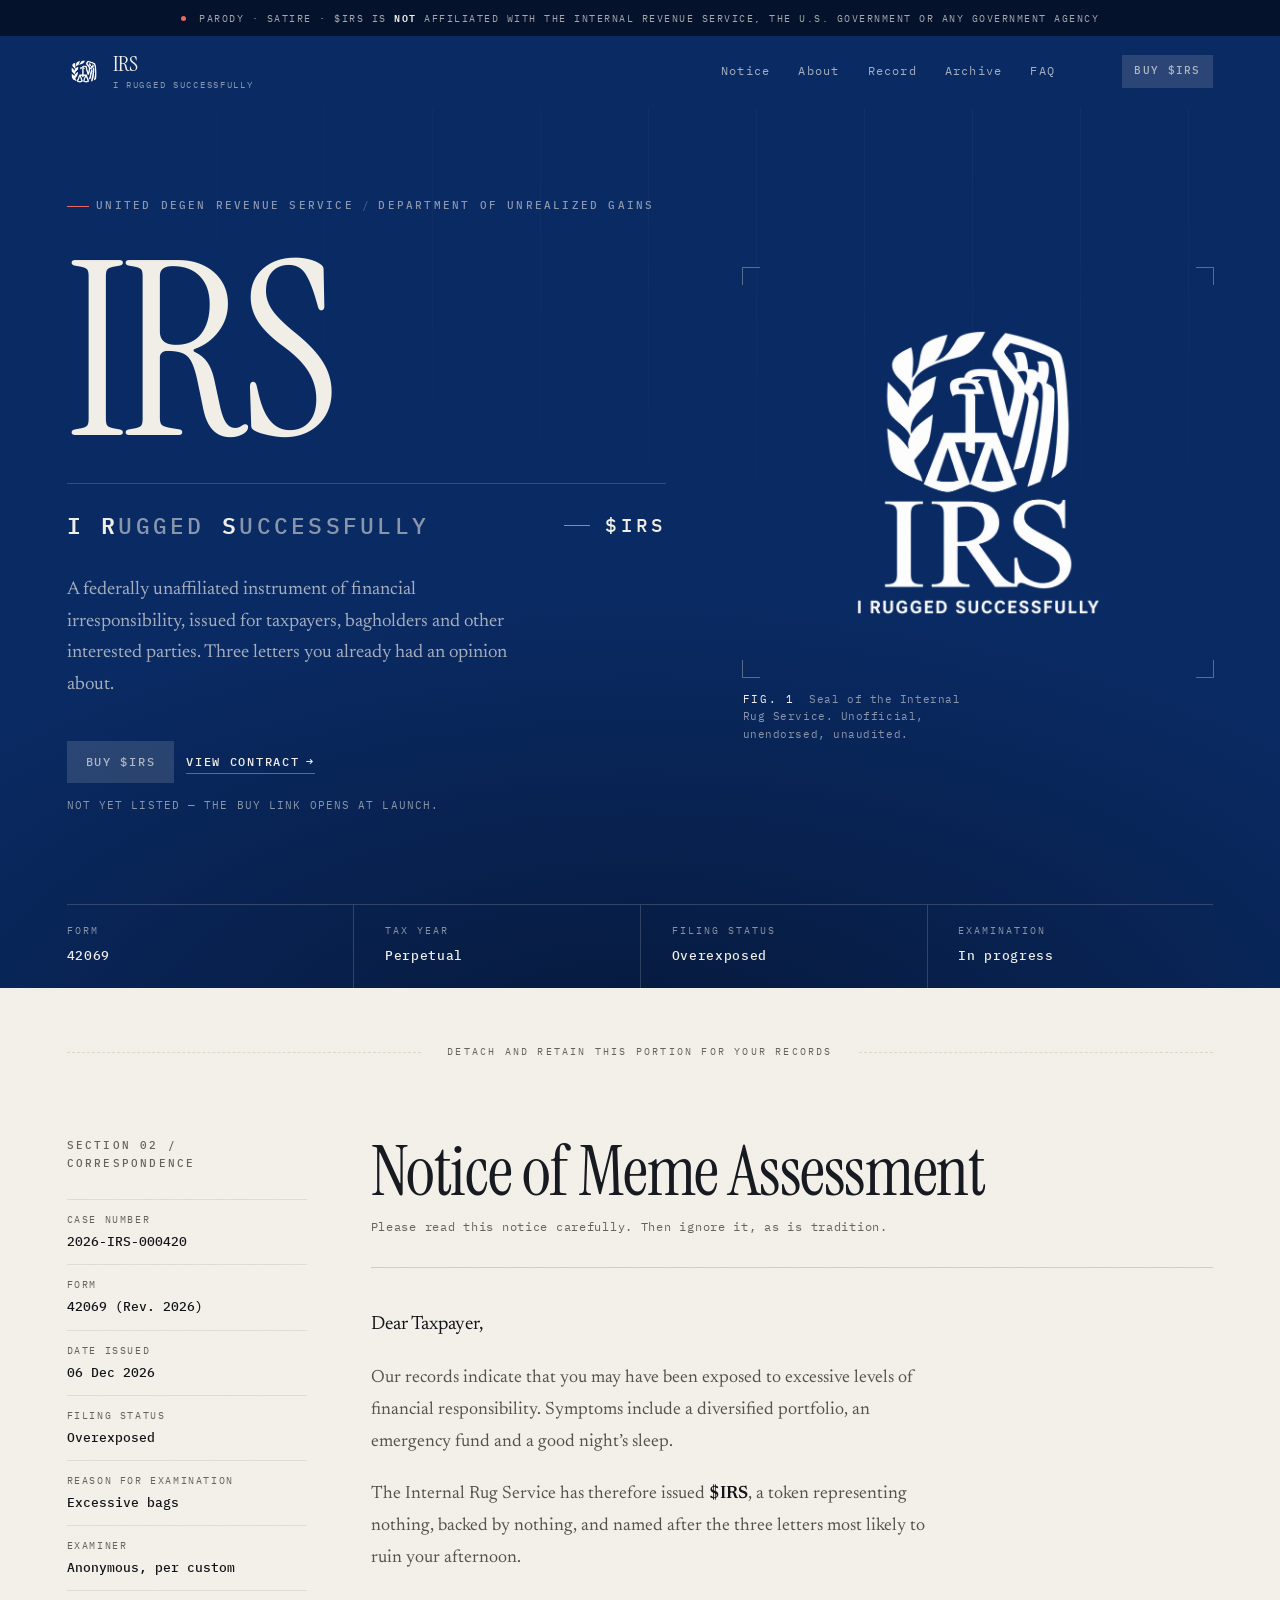
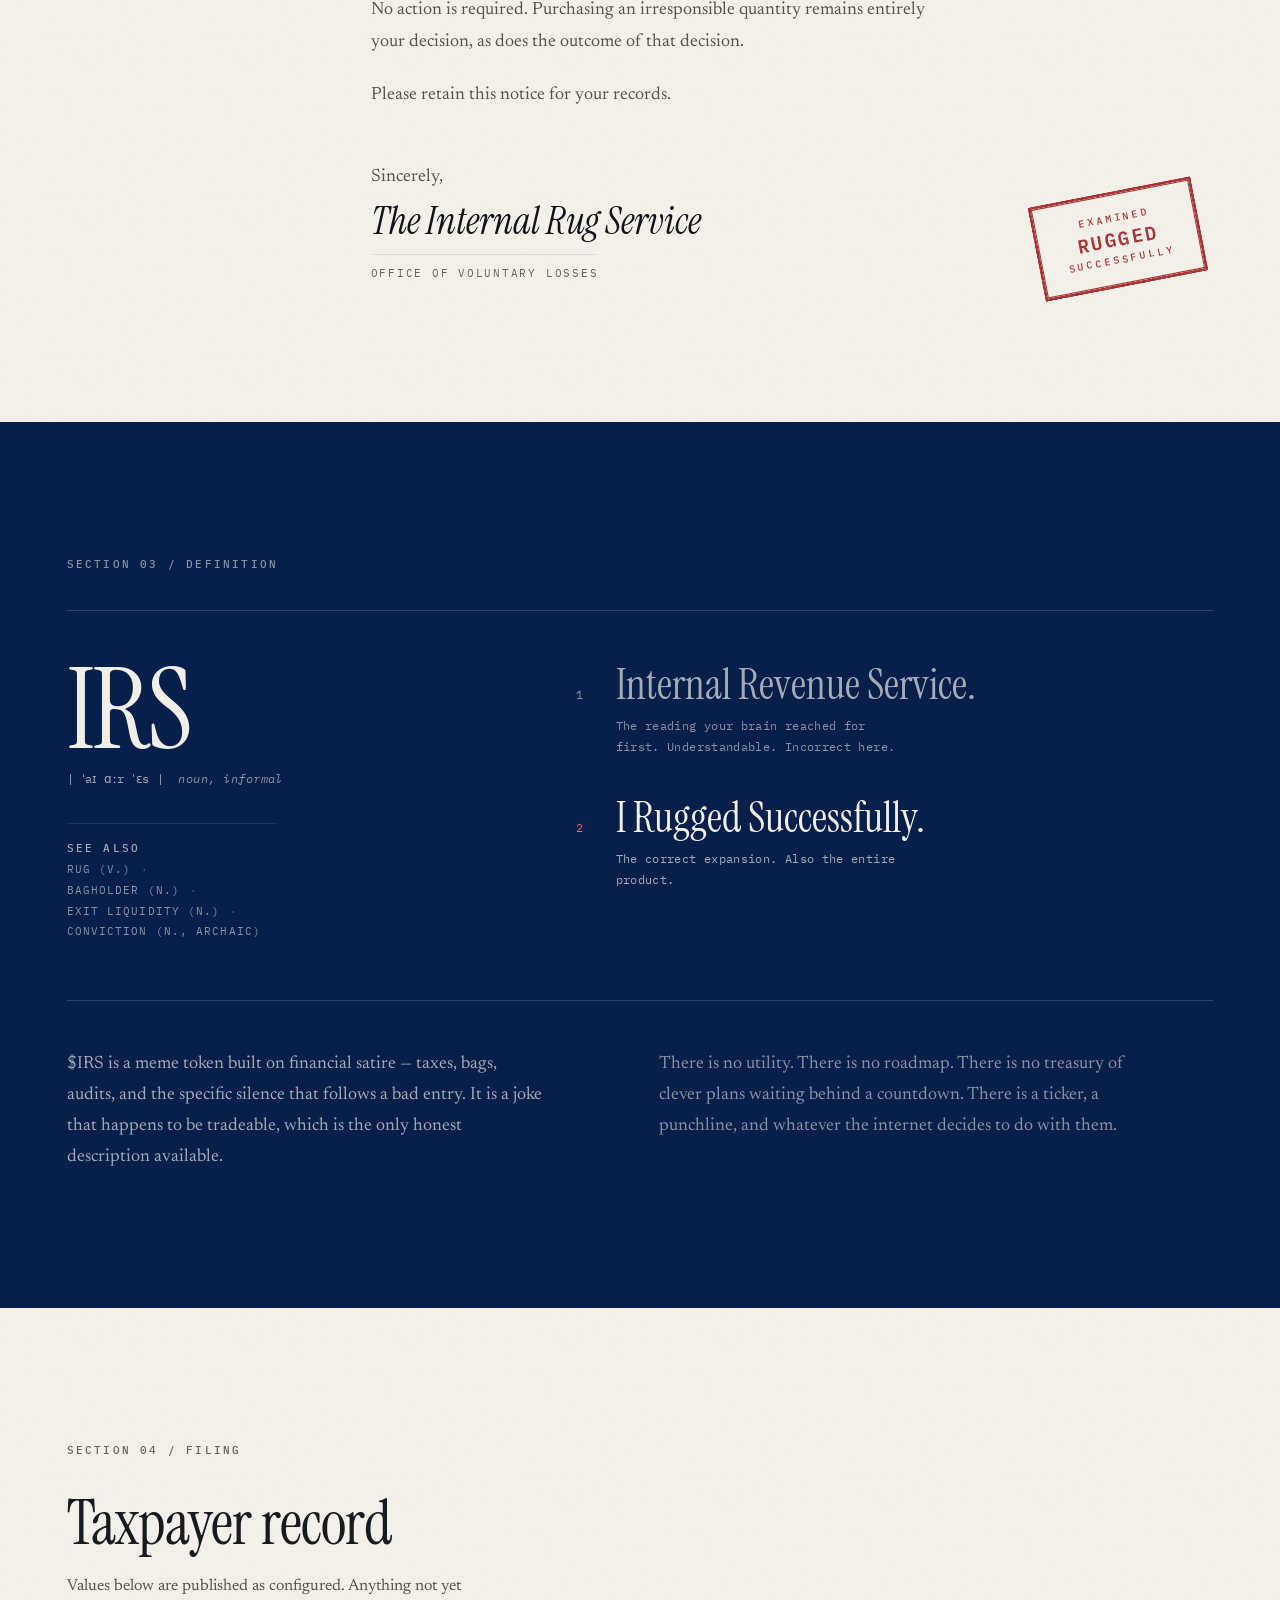
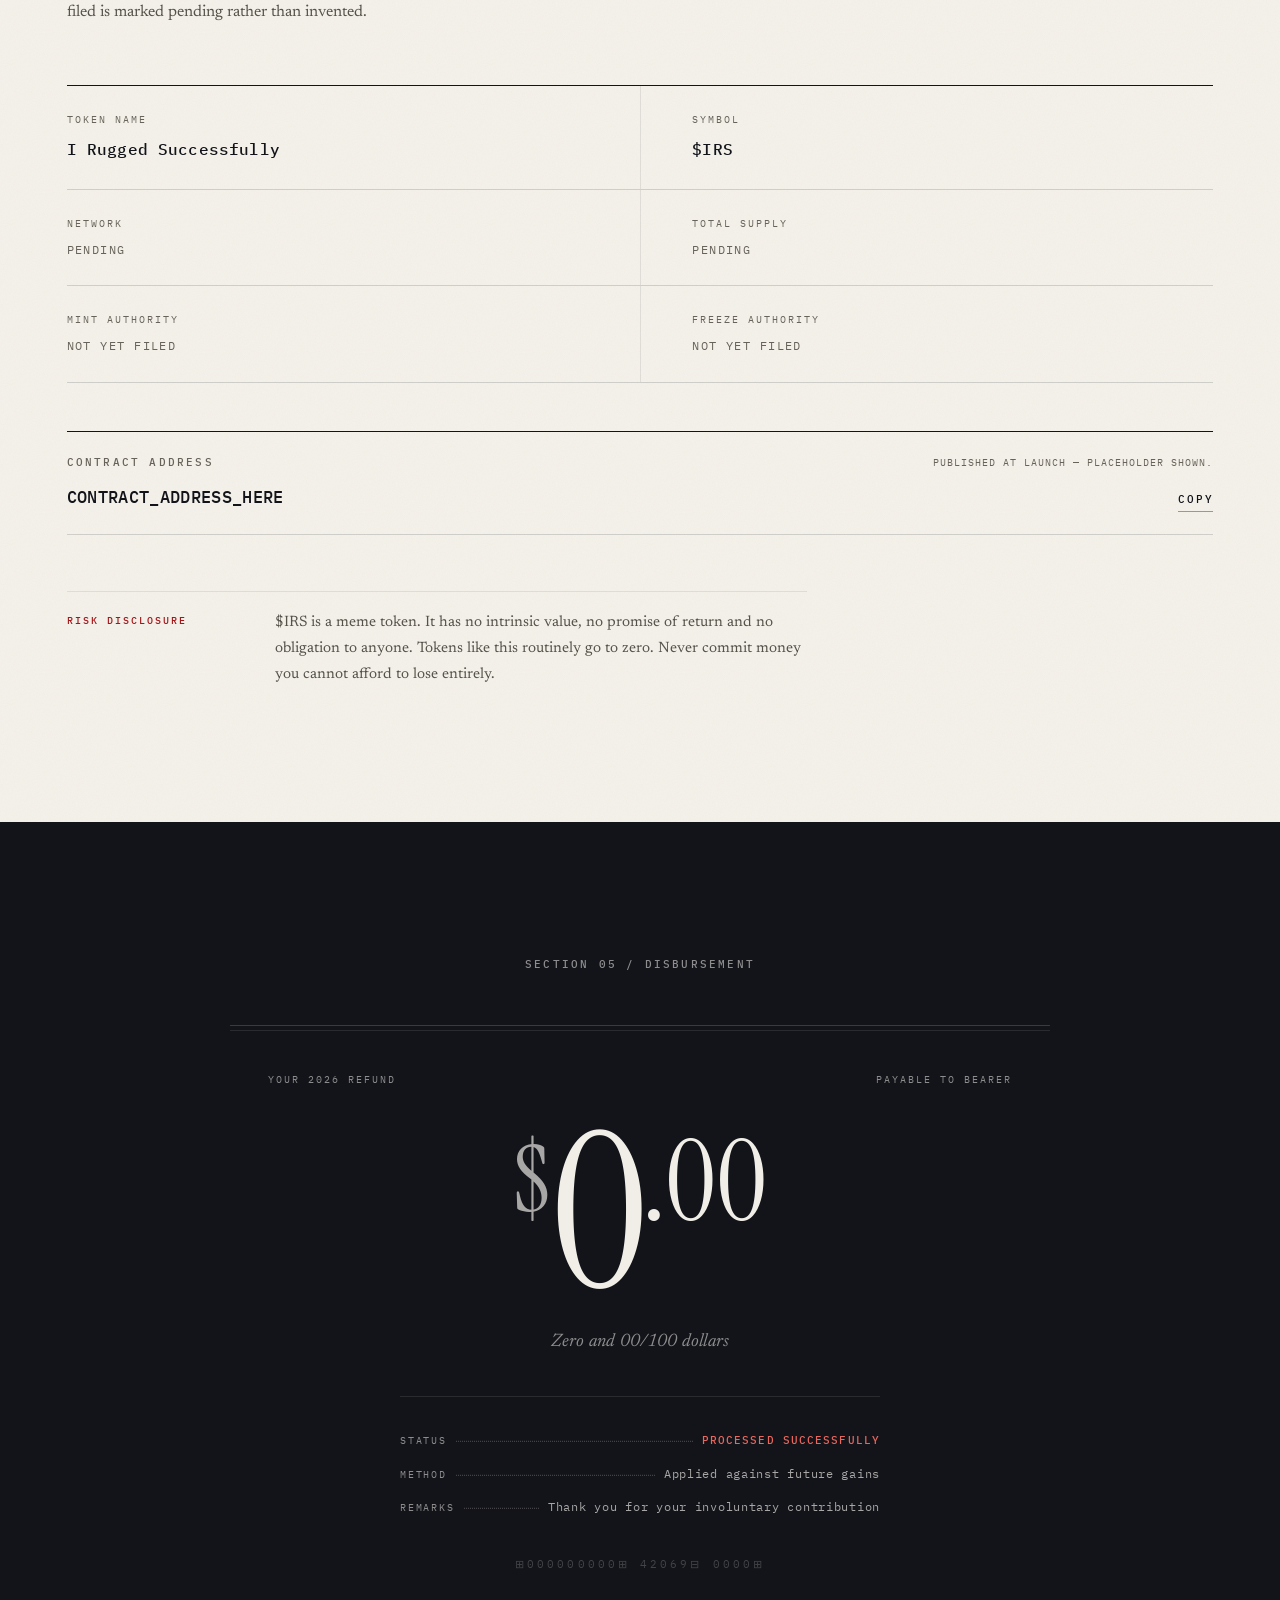
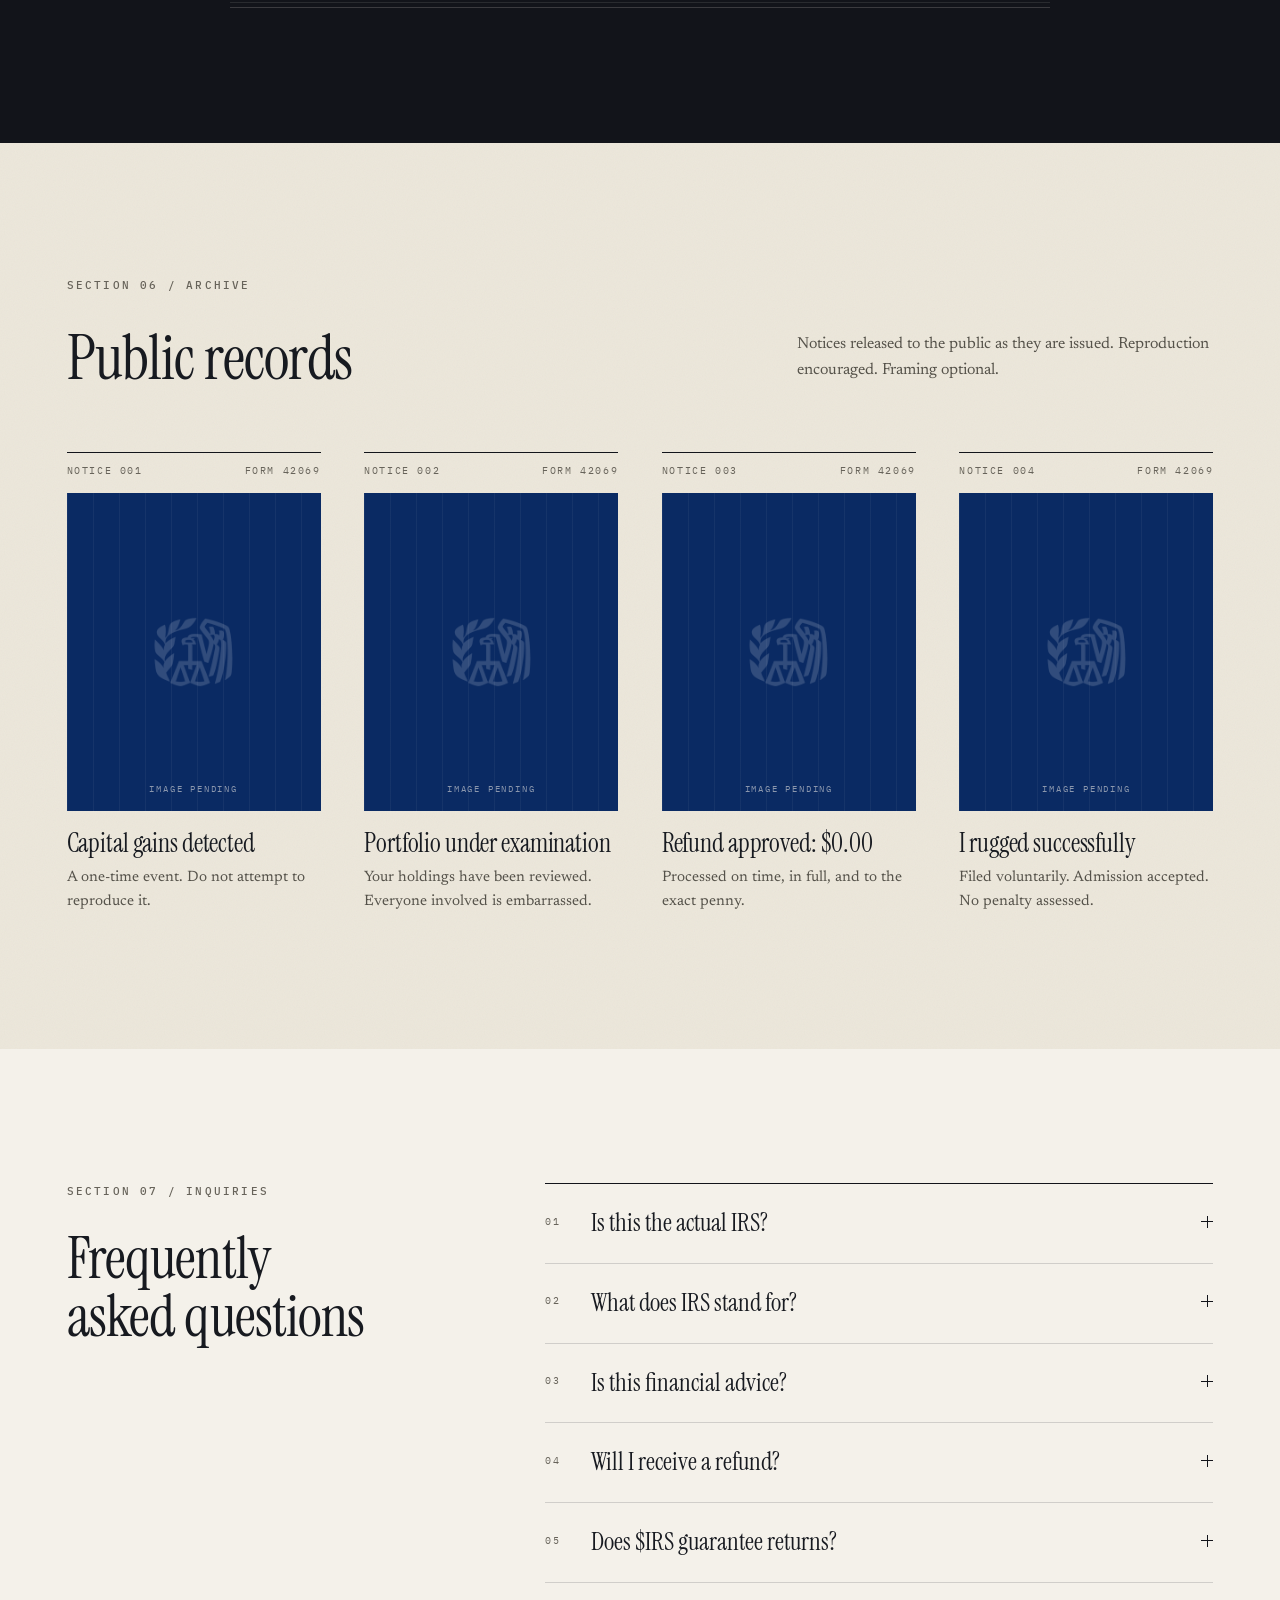
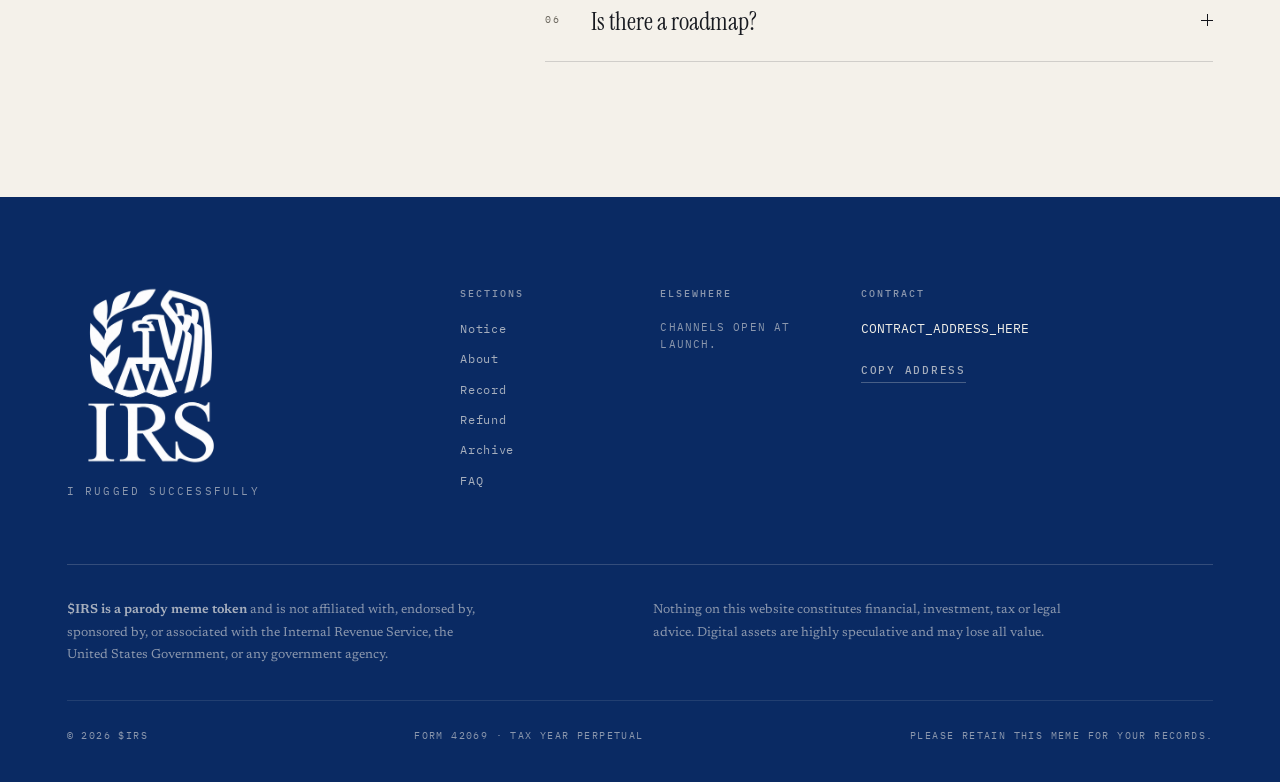
==== commit dcdd6b95: "Replace outlined chips and ghost buttons with print devices The hairline box around small uppercase " ====
--- a/index.html
+++ b/index.html
@@ -9,14 +9,21 @@
 <meta name="theme-color" content="#0A2A63">
 <meta name="color-scheme" content="light dark">
 
+<link rel="canonical" href="https://iruggedsuccessfully.com/">
+
 <meta property="og:type" content="website">
+<meta property="og:url" content="https://iruggedsuccessfully.com/">
+<meta property="og:site_name" content="IRS — I Rugged Successfully">
 <meta property="og:title" content="IRS — I Rugged Successfully">
 <meta property="og:description" content="Your portfolio has been selected for examination. A parody meme token. Not affiliated with any government agency.">
-<meta property="og:image" content="assets/og.png">
+<meta property="og:image" content="https://iruggedsuccessfully.com/assets/og.png">
+<meta property="og:image:width" content="1200">
+<meta property="og:image:height" content="630">
+<meta property="og:image:alt" content="The IRS parody seal above the words I Rugged Successfully.">
 <meta name="twitter:card" content="summary_large_image">
 <meta name="twitter:title" content="IRS — I Rugged Successfully">
 <meta name="twitter:description" content="Your portfolio has been selected for examination.">
-<meta name="twitter:image" content="assets/og.png">
+<meta name="twitter:image" content="https://iruggedsuccessfully.com/assets/og.png">
 
 <link rel="icon" href="assets/icon-64.png" sizes="64x64">
 <link rel="icon" href="assets/icon-512.png" sizes="512x512">
@@ -111,7 +118,7 @@
         <span class="xp" aria-hidden="true" style="--i:0"><b>I</b></span>
         <span class="xp" aria-hidden="true" style="--i:1"><b>R</b>ugged</span>
         <span class="xp" aria-hidden="true" style="--i:2"><b>S</b>uccessfully</span>
-        <span class="hero__ticker">$IRS</span>
+        <span class="hero__ticker"><i aria-hidden="true"></i>$IRS</span>
       </p>
 
       <p class="hero__copy">
@@ -122,7 +129,7 @@
 
       <div class="hero__actions">
         <a class="btn btn--solid" data-cta="buy" href="#record">Buy $IRS</a>
-        <a class="btn btn--ghost" href="#record">View contract</a>
+        <a class="btn btn--text" href="#record">View contract <span class="btn__arrow" aria-hidden="true">&#8594;</span></a>
       </div>
       <p class="hero__note" data-cta-note hidden></p>
     </div>
@@ -307,7 +314,7 @@
       </div>
       <div class="contract__row">
         <code class="contract__value" data-contract-display title="">CONTRACT_ADDRESS_HERE</code>
-        <button class="contract__copy" type="button" data-copy>
+        <button class="textbtn" type="button" data-copy>
           <span class="contract__copy-text">Copy</span>
         </button>
       </div>
@@ -318,12 +325,12 @@
       </div>
     </div>
 
-    <p class="risk">
-      <span class="risk__flag" aria-hidden="true"></span>
-      <span><strong>Risk disclosure.</strong> $IRS is a meme token. It has no intrinsic
-      value, no promise of return and no obligation to anyone. Tokens like this
-      routinely go to zero. Never commit money you cannot afford to lose entirely.</span>
-    </p>
+    <aside class="risk">
+      <p class="risk__label">Risk disclosure</p>
+      <p class="risk__body">$IRS is a meme token. It has no intrinsic value, no promise of
+      return and no obligation to anyone. Tokens like this routinely go to zero.
+      Never commit money you cannot afford to lose entirely.</p>
+    </aside>
   </div>
 </section>
 
@@ -345,10 +352,20 @@
 
       <p class="check__written">Zero and 00/100 dollars</p>
 
-      <div class="check__status">
-        <span class="check__chip">Processed successfully</span>
-        <span class="check__thanks">Thank you for your involuntary contribution.</span>
-      </div>
+      <dl class="stub">
+        <div class="stub__row is-key">
+          <dt>Status</dt>
+          <dd>Processed successfully</dd>
+        </div>
+        <div class="stub__row">
+          <dt>Method</dt>
+          <dd>Applied against future gains</dd>
+        </div>
+        <div class="stub__row">
+          <dt>Remarks</dt>
+          <dd>Thank you for your involuntary contribution</dd>
+        </div>
+      </dl>
 
       <p class="check__micr" aria-hidden="true">&#8862;000000000&#8862; 42069&#8863; 0000&#8862;</p>
     </div>
@@ -497,7 +514,7 @@
         <div class="foot__col foot__col--wide">
           <h2>Contract</h2>
           <code class="foot__contract" data-contract-display>CONTRACT_ADDRESS_HERE</code>
-          <button class="foot__copy" type="button" data-copy><span class="contract__copy-text">Copy address</span></button>
+          <button class="textbtn foot__copy" type="button" data-copy><span class="contract__copy-text">Copy address</span></button>
         </div>
       </div>
     </div>
--- a/styles.css
+++ b/styles.css
@@ -66,7 +66,7 @@
   --maxw:      1220px;
   --gutter:    clamp(20px, 5.2vw, 68px);
   --pad-y:     clamp(76px, 10.5vw, 148px);
-  --radius:    2px;
+  --radius:    0;
 
   /* Motion */
   --ease:      cubic-bezier(0.22, 0.7, 0.2, 1);
@@ -207,36 +207,76 @@
   letter-spacing: 0.14em;
   text-transform: uppercase;
   padding: 0.95em 1.6em;
-  border: 1px solid transparent;
+
   border-radius: var(--radius);
   transition: background-color 0.35s var(--ease), color 0.35s var(--ease),
               border-color 0.35s var(--ease), transform 0.35s var(--ease);
   white-space: nowrap;
 }
+/* Primary: a solid, square block of ink. No outline, no radius. */
 .btn--solid {
   background: var(--paper);
   color: var(--navy-black);
-  border-color: var(--paper);
-}
-.btn--solid:hover { background: #fff; border-color: #fff; transform: translateY(-1px); }
-
-.btn--ghost {
+}
+.btn--solid:hover { background: #fff; }
+
+/* Secondary: a typographic action on a rule — not an outlined pill. */
+.btn--text {
+  position: relative;
+  padding: 0.95em 0;
   color: var(--on-navy);
-  border-color: var(--rule-light);
-}
-.btn--ghost:hover { border-color: var(--on-navy-soft); transform: translateY(-1px); }
+}
+.btn--text::after {
+  content: "";
+  position: absolute;
+  left: 0; right: 0; bottom: 0.72em;
+  height: 1px;
+  background: currentColor;
+  opacity: 0.35;
+  transform-origin: left;
+  transition: opacity 0.4s var(--ease);
+}
+.btn--text:hover::after { opacity: 1; }
+.btn__arrow { transition: transform 0.4s var(--ease); }
+.btn--text:hover .btn__arrow { transform: translateX(4px); }
 
 .btn--sm { padding: 0.7em 1.15em; font-size: var(--fs-micro); letter-spacing: 0.12em; }
 .btn--block { display: flex; width: 100%; }
 
+/* Pending: still a solid block, just muted. Never a dashed outline. */
 .btn[aria-disabled="true"] {
-  background: transparent;
-  color: var(--on-navy-dim);
-  border-style: dashed;
-  border-color: var(--rule-light);
+  background: rgba(240, 238, 231, 0.14);
+  color: var(--on-navy-soft);
   cursor: default;
   pointer-events: none;
 }
+.btn--text[aria-disabled="true"] { background: none; }
+
+/* Text-style buttons: a rule, never a box. */
+.textbtn {
+  position: relative;
+  flex: none;
+  font-family: var(--f-mono);
+  font-size: var(--fs-micro);
+  font-weight: 500;
+  letter-spacing: 0.16em;
+  text-transform: uppercase;
+  padding: 0.2em 0 0.35em;
+  color: var(--ink);
+  transition: color 0.3s var(--ease);
+}
+.textbtn::after {
+  content: "";
+  position: absolute;
+  left: 0; right: 0; bottom: 0;
+  height: 1px;
+  background: currentColor;
+  opacity: 0.4;
+  transition: opacity 0.3s var(--ease);
+}
+.textbtn:hover::after { opacity: 1; }
+.textbtn.is-copied { color: var(--red); }
+.textbtn.is-copied::after { opacity: 1; }
 
 /* Understated underline that draws in from the left */
 .ul {
@@ -513,12 +553,17 @@
 .hero__ticker {
   margin-left: auto;
   flex: none;
+  display: inline-flex;
+  align-items: center;
+  gap: 0.85em;
   color: var(--on-navy);
-  border: 1px solid var(--rule-light);
-  padding: 0.45em 0.9em;
-  font-size: 0.74em;
+  font-size: 0.8em;
   letter-spacing: 0.22em;
   white-space: nowrap;
+}
+.hero__ticker i {
+  width: 26px; height: 1px;
+  background: var(--red-on-dark);
 }
 @media (max-width: 520px) {
   .hero__ticker { margin-left: 0; }
@@ -551,11 +596,9 @@
 .specimen { margin: 0; }
 .specimen__frame {
   position: relative;
-  border: 1px solid var(--rule-light);
   padding: clamp(30px, 4.6vw, 62px);
   display: grid;
   place-items: center;
-  background: linear-gradient(180deg, rgba(240,238,231,0.045), rgba(240,238,231,0));
 }
 .specimen__frame img {
   width: min(100%, 250px);
@@ -563,8 +606,8 @@
 }
 .specimen__crop {
   position: absolute;
-  width: 11px; height: 11px;
-  border: 0 solid var(--red-on-dark);
+  width: 18px; height: 18px;
+  border: 0 solid rgba(240, 238, 231, 0.34);
 }
 .specimen__crop--tl { top: -1px; left: -1px; border-top-width: 1px; border-left-width: 1px; }
 .specimen__crop--tr { top: -1px; right: -1px; border-top-width: 1px; border-right-width: 1px; }
@@ -972,10 +1015,9 @@
 
 /* Contract */
 .contract {
-  margin-top: clamp(28px, 3.5vw, 40px);
-  background: var(--paper-2);
-  border: 1px solid var(--rule-dark);
-  padding: clamp(18px, 2.8vw, 30px);
+  margin-top: clamp(30px, 4vw, 48px);
+  padding-top: clamp(16px, 2.2vw, 22px);
+  border-top: 1px solid var(--ink);
 }
 .contract__label {
   display: flex;
@@ -994,12 +1036,12 @@
 .contract__row {
   display: flex;
   flex-wrap: wrap;
-  align-items: center;
+  align-items: baseline;
   justify-content: space-between;
-  gap: 16px;
-  margin-top: 14px;
-  padding-top: 14px;
-  border-top: 1px solid var(--rule-dark-2);
+  gap: 16px 24px;
+  margin-top: 12px;
+  padding-bottom: clamp(16px, 2.2vw, 22px);
+  border-bottom: 1px solid var(--rule-dark);
 }
 .contract__value {
   font-family: var(--f-mono);
@@ -1010,39 +1052,34 @@
   overflow-wrap: anywhere;
   min-width: 0;
 }
-.contract__copy {
-  flex: none;
-  font-family: var(--f-mono);
-  font-size: var(--fs-micro);
-  font-weight: 500;
-  letter-spacing: 0.16em;
-  text-transform: uppercase;
-  padding: 0.8em 1.4em;
-  border: 1px solid var(--ink);
-  color: var(--ink);
-  background: transparent;
-  transition: background-color 0.3s var(--ease), color 0.3s var(--ease), border-color 0.3s var(--ease);
-}
-.contract__copy:hover { background: var(--ink); color: var(--paper); }
-.contract__copy.is-copied,
-.foot__copy.is-copied { border-color: var(--red); color: var(--red); background: transparent; }
-
 .contract__links { display: flex; flex-wrap: wrap; gap: 22px; margin-top: 18px; }
 .contract__links[hidden] { display: none; }
 
 .risk {
-  display: flex;
-  gap: 16px;
-  margin-top: clamp(28px, 3.5vw, 44px);
-  padding-left: 18px;
-  border-left: 2px solid var(--red);
+  display: grid;
+  gap: 10px clamp(24px, 4vw, 48px);
+  margin-top: clamp(34px, 4.5vw, 56px);
+  padding-top: clamp(14px, 2vw, 18px);
+  border-top: 1px solid var(--rule-dark-2);
+  max-width: 74ch;
+}
+@media (min-width: 760px) {
+  .risk { grid-template-columns: 10rem minmax(0, 1fr); }
+}
+.risk__label {
+  font-family: var(--f-mono);
+  font-size: 0.625rem;
+  font-weight: 500;
+  letter-spacing: var(--tr-label);
+  text-transform: uppercase;
+  color: var(--red);
+  padding-top: 0.25em;
+}
+.risk__body {
   font-size: 0.9375rem;
-  line-height: 1.7;
+  line-height: 1.72;
   color: var(--on-paper-soft);
-  max-width: 68ch;
-}
-.risk strong { color: var(--ink); font-weight: 600; }
-.risk__flag { display: none; }
+}
 
 
 /* ── 12 · REFUND ─────────────────────────────────────────────────────── */
@@ -1108,30 +1145,61 @@
   letter-spacing: 0.01em;
 }
 
-.check__status {
-  display: grid;
-  gap: 12px;
-  justify-items: center;
-  margin-top: clamp(24px, 3vw, 34px);
+.stub {
+  width: min(100%, 30rem);
+  margin: clamp(26px, 3.4vw, 38px) auto 0;
   padding-top: clamp(20px, 2.6vw, 28px);
   border-top: 1px solid var(--rule-light-2);
-}
-.check__chip {
-  font-family: var(--f-mono);
-  font-size: var(--fs-micro);
+  text-align: left;
+}
+.stub__row {
+  display: flex;
+  align-items: baseline;
+  gap: 0;
+  padding: 7px 0;
+  font-family: var(--f-mono);
+  font-size: 0.75rem;
+  letter-spacing: 0.06em;
+}
+.stub__row dt {
+  flex: 1 1 auto;
+  display: flex;
+  align-items: baseline;
+  text-transform: uppercase;
+  font-size: 0.625rem;
+  letter-spacing: 0.18em;
+  color: var(--on-navy-dim);
+  white-space: nowrap;
+  min-width: 0;
+}
+/* Leader dots — the device a real form uses instead of a badge. */
+.stub__row dt::after {
+  content: "";
+  flex: 1 1 auto;
+  margin: 0 0.9em;
+  border-bottom: 1px dotted rgba(240, 238, 231, 0.28);
+  transform: translateY(-0.22em);
+  min-width: 18px;
+}
+.stub__row dd {
+  flex: 0 1 auto;
+  text-align: right;
+  color: var(--on-navy-soft);
+}
+.stub__row.is-key dd {
+  color: var(--red-on-dark);
   font-weight: 500;
-  letter-spacing: 0.2em;
-  text-transform: uppercase;
-  color: var(--red-on-dark);
-  border: 1px solid rgba(232, 103, 94, 0.45);
-  padding: 0.7em 1.3em;
-}
-.check__thanks {
-  font-family: var(--f-serif);
-  font-style: italic;
-  color: var(--on-navy-dim);
-  font-size: 0.9375rem;
-}
+  letter-spacing: 0.1em;
+  text-transform: uppercase;
+  font-size: 0.6875rem;
+}
+@media (max-width: 520px) {
+  .stub__row { flex-wrap: wrap; }
+  .stub__row dt { flex: 1 1 100%; }
+  .stub__row dt::after { min-width: 24px; }
+  .stub__row dd { flex: 1 1 100%; text-align: left; margin-top: 3px; }
+}
+
 .check__micr {
   margin-top: clamp(22px, 3vw, 32px);
   font-family: var(--f-mono);
@@ -1365,18 +1433,11 @@
   max-width: 100%;
 }
 .foot__copy {
-  margin-top: 6px;
-  font-family: var(--f-mono);
-  font-size: 0.625rem;
-  letter-spacing: 0.16em;
-  text-transform: uppercase;
+  margin-top: 10px;
   color: var(--on-navy-soft);
-  border: 1px solid var(--rule-light);
-  padding: 0.7em 1.1em;
-  transition: background-color 0.3s var(--ease), color 0.3s var(--ease), border-color 0.3s var(--ease);
-}
-.foot__copy:hover { background: var(--paper); color: var(--navy-black); border-color: var(--paper); }
-.foot__copy.is-copied { background: transparent; color: var(--red-on-dark); border-color: rgba(232,103,94,0.55); }
+}
+.foot__copy:hover { color: var(--on-navy); }
+.foot__copy.is-copied { color: var(--red-on-dark); }
 
 .foot__legal {
   display: grid;
@@ -1453,8 +1514,8 @@
 }
 
 @media print {
-  .disclaimer-bar, .masthead, .sheet, .hero__actions, .contract__copy,
-  .foot__copy, .qa__i, .skip { display: none !important; }
+  .disclaimer-bar, .masthead, .sheet, .hero__actions, .textbtn,
+  .qa__i, .skip { display: none !important; }
   body, .hero, .define, .refund, .foot, .archive, .record, .notice {
     background: #fff !important;
     color: #000 !important;
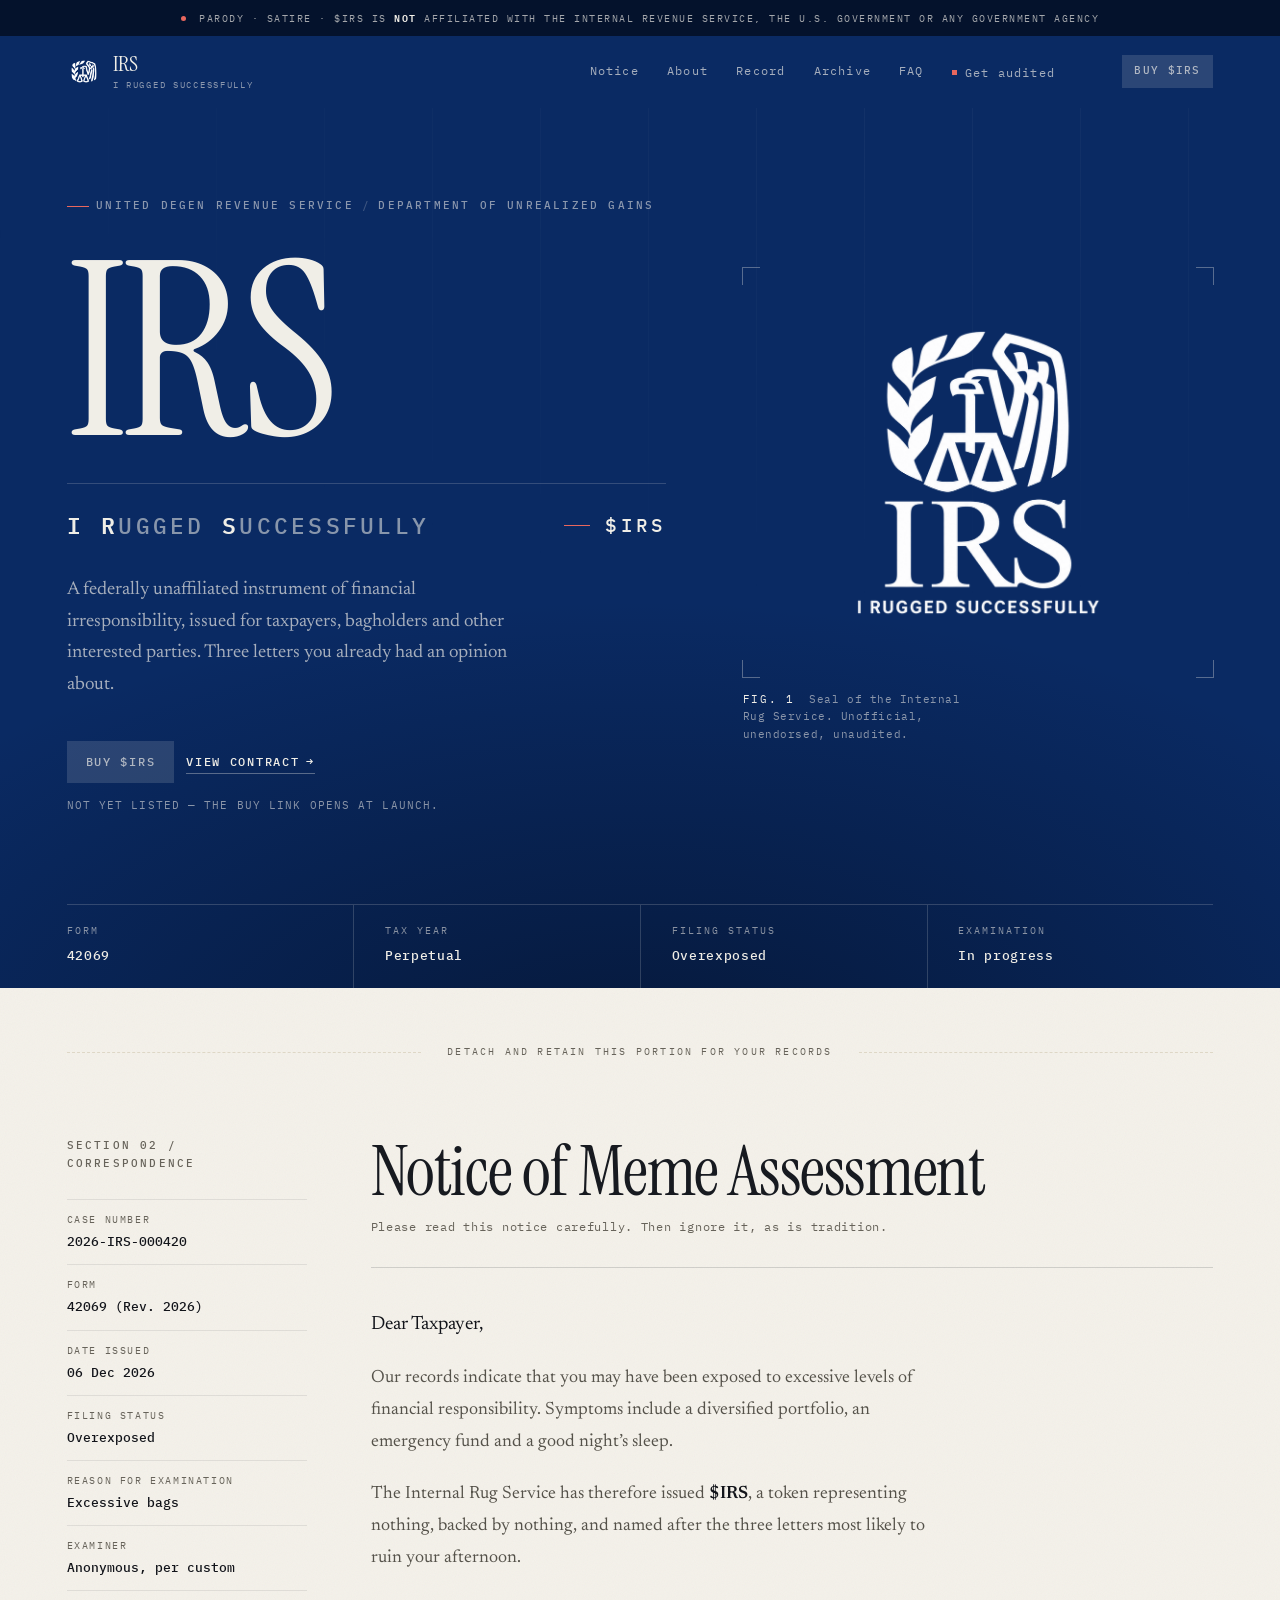
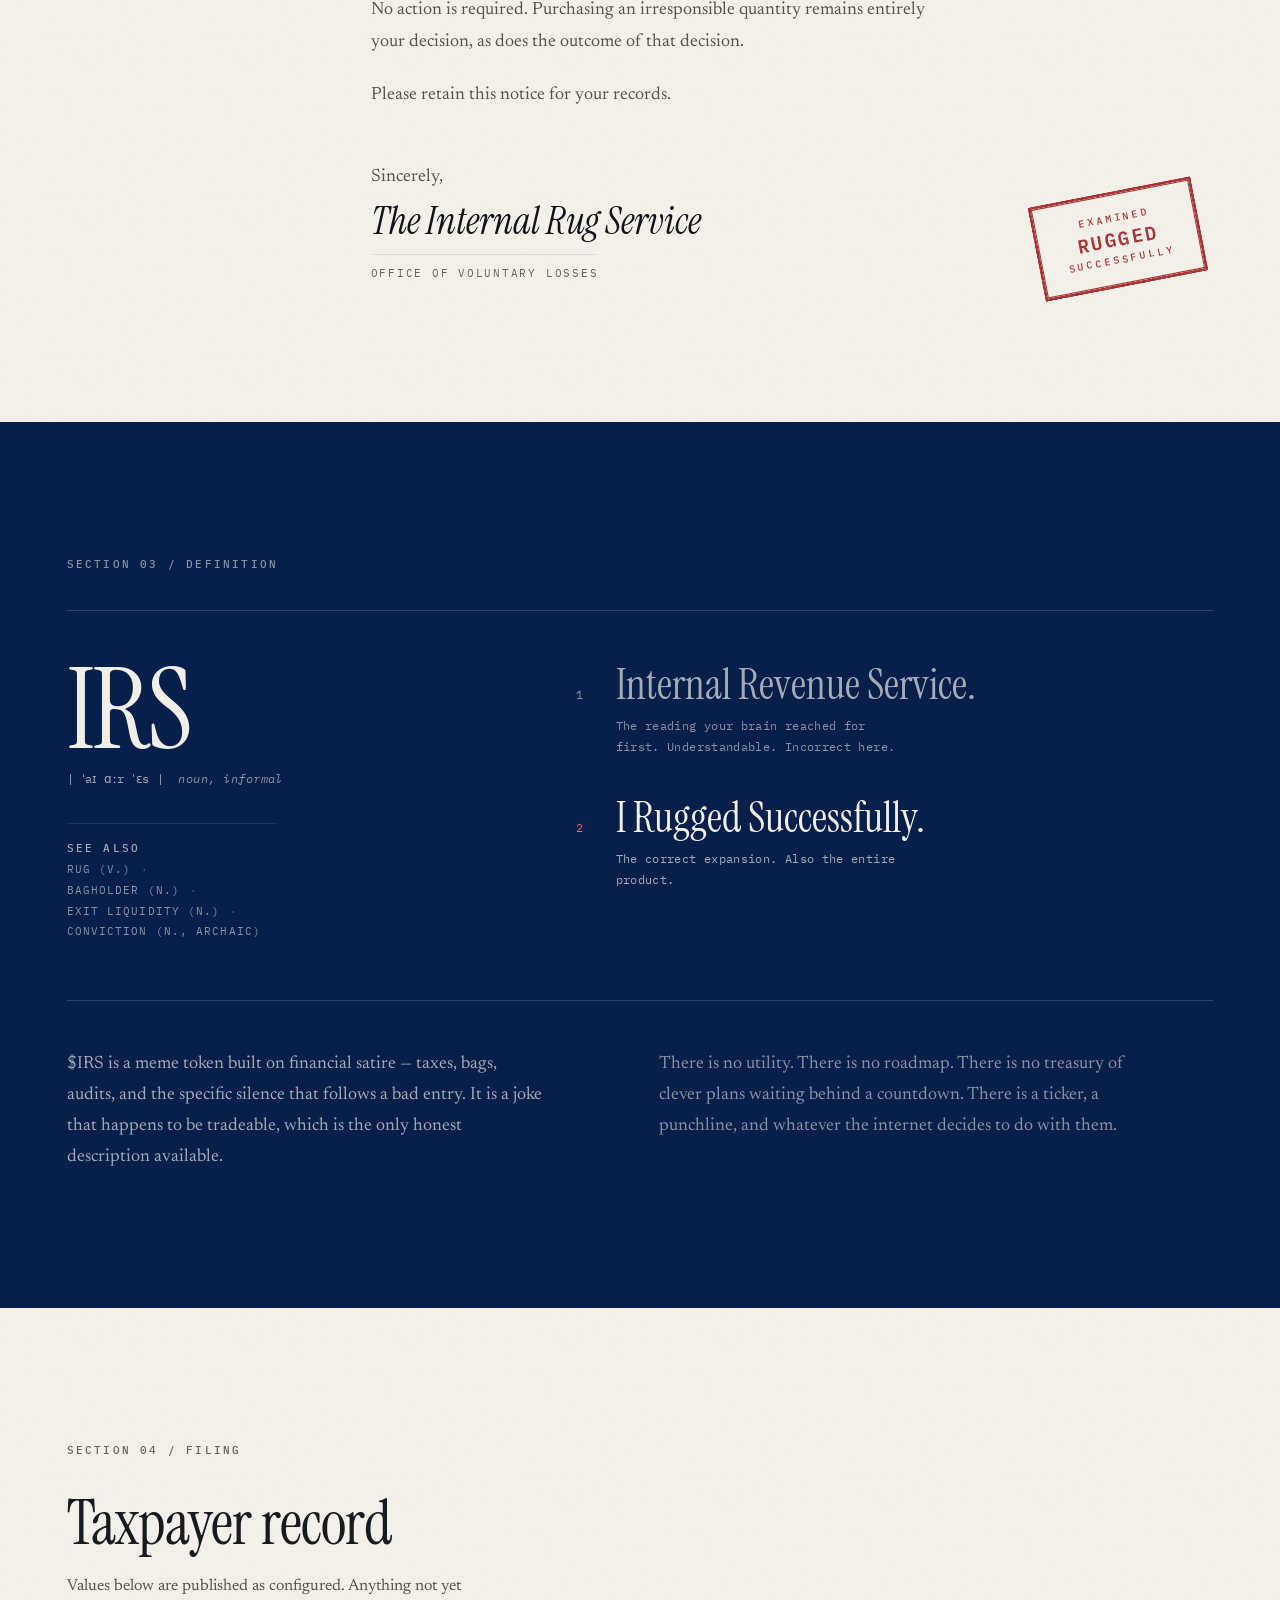
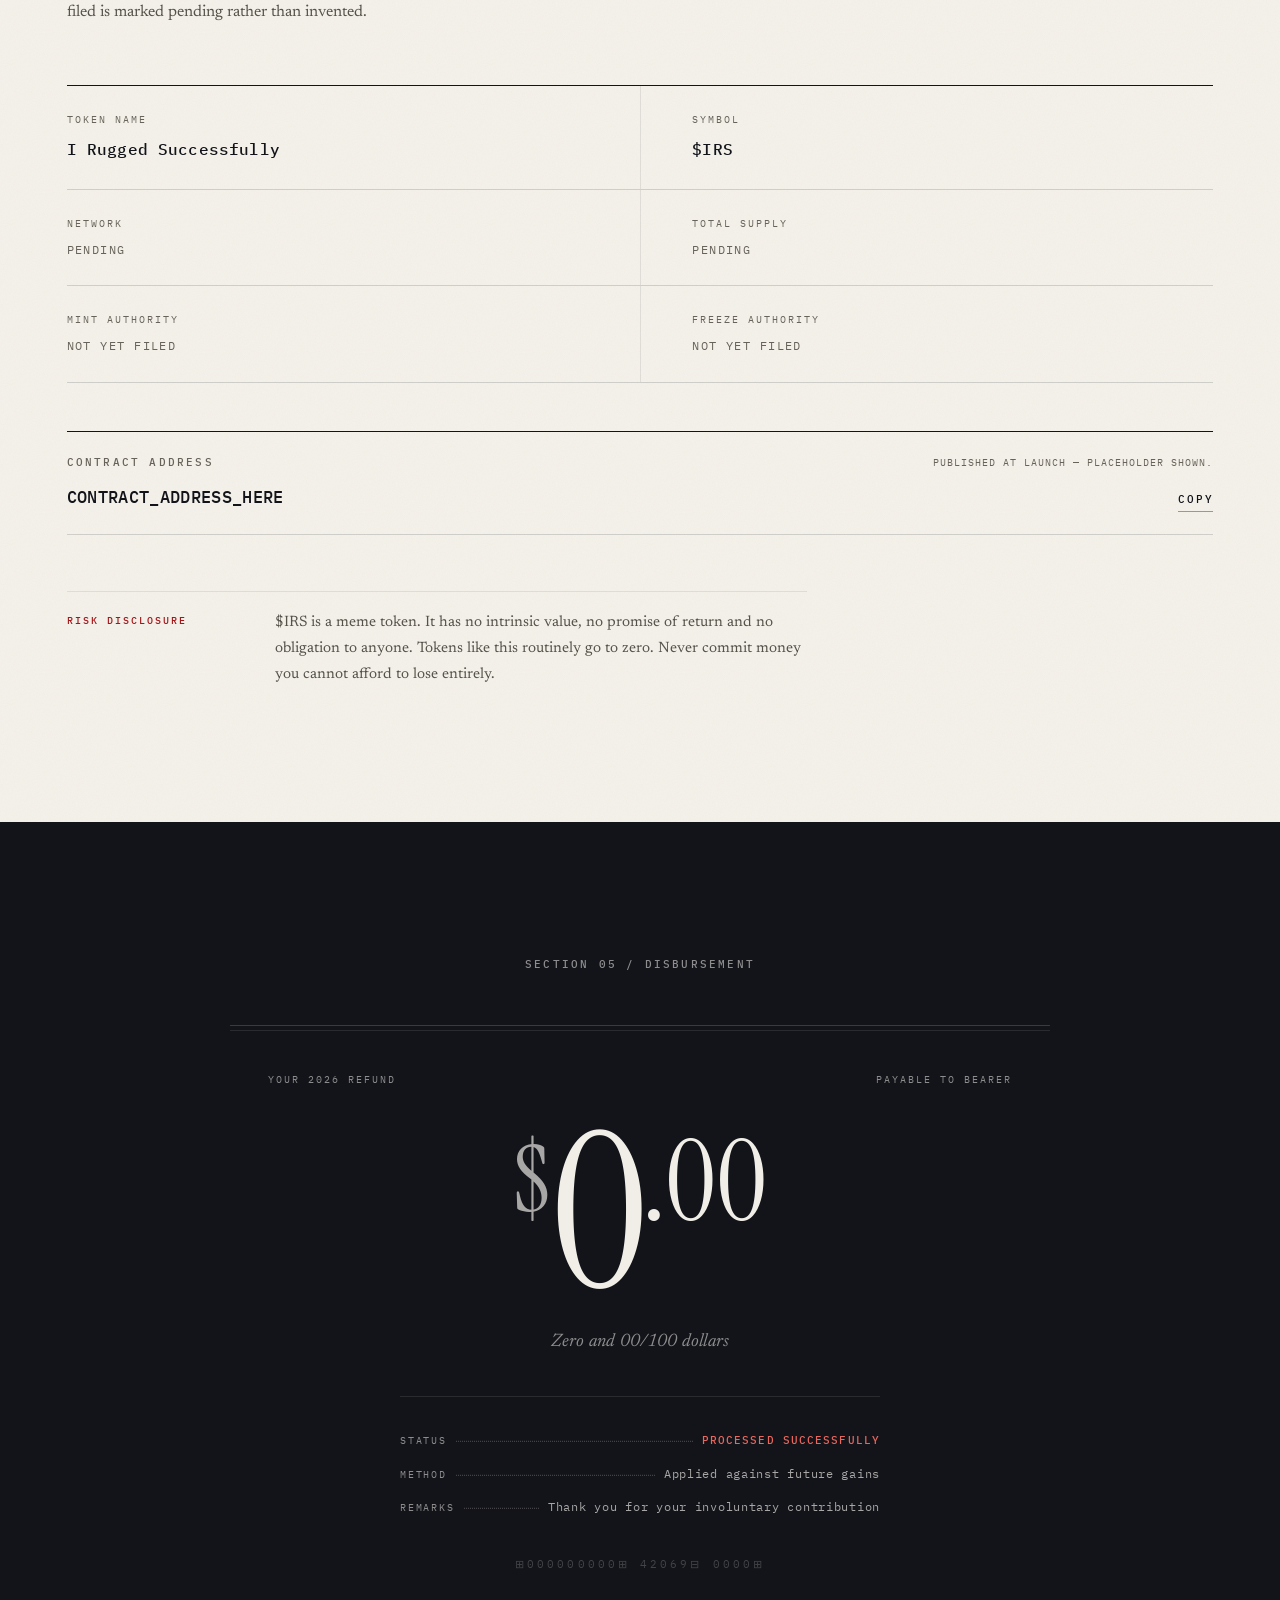
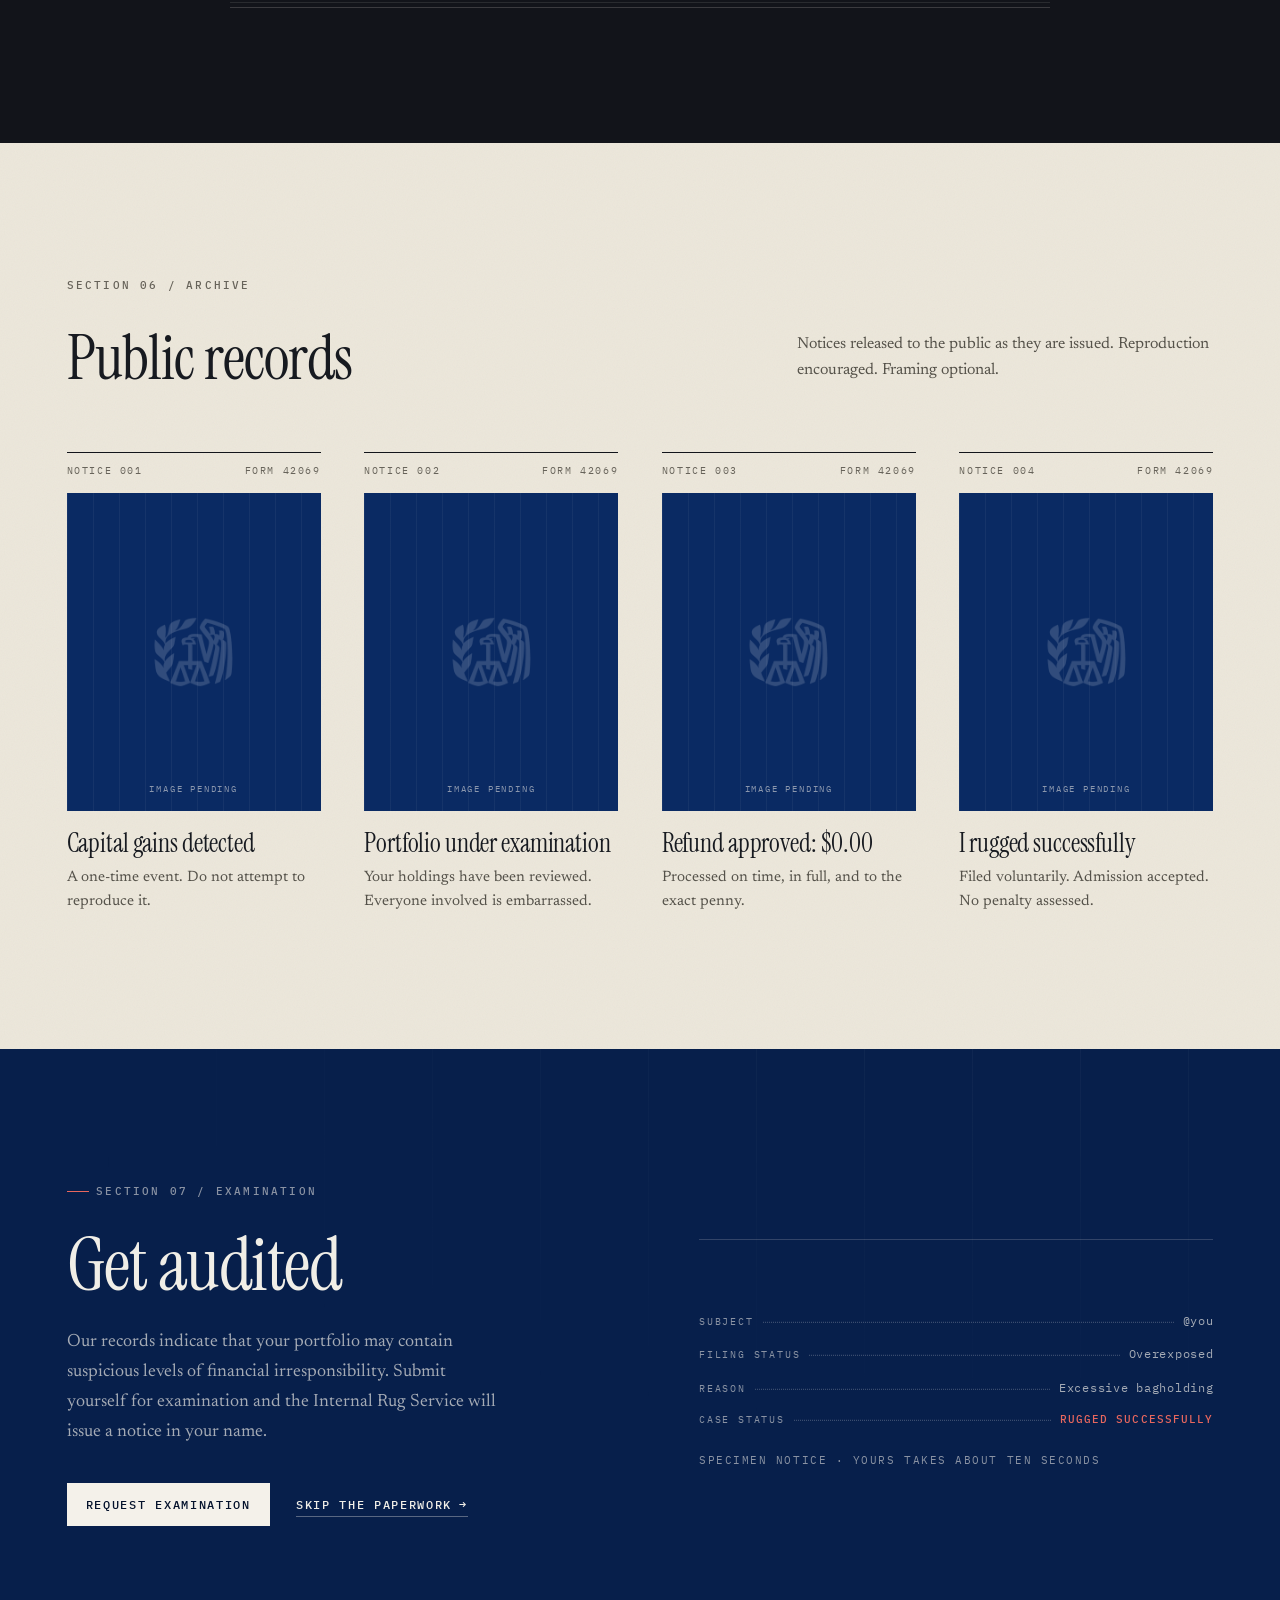
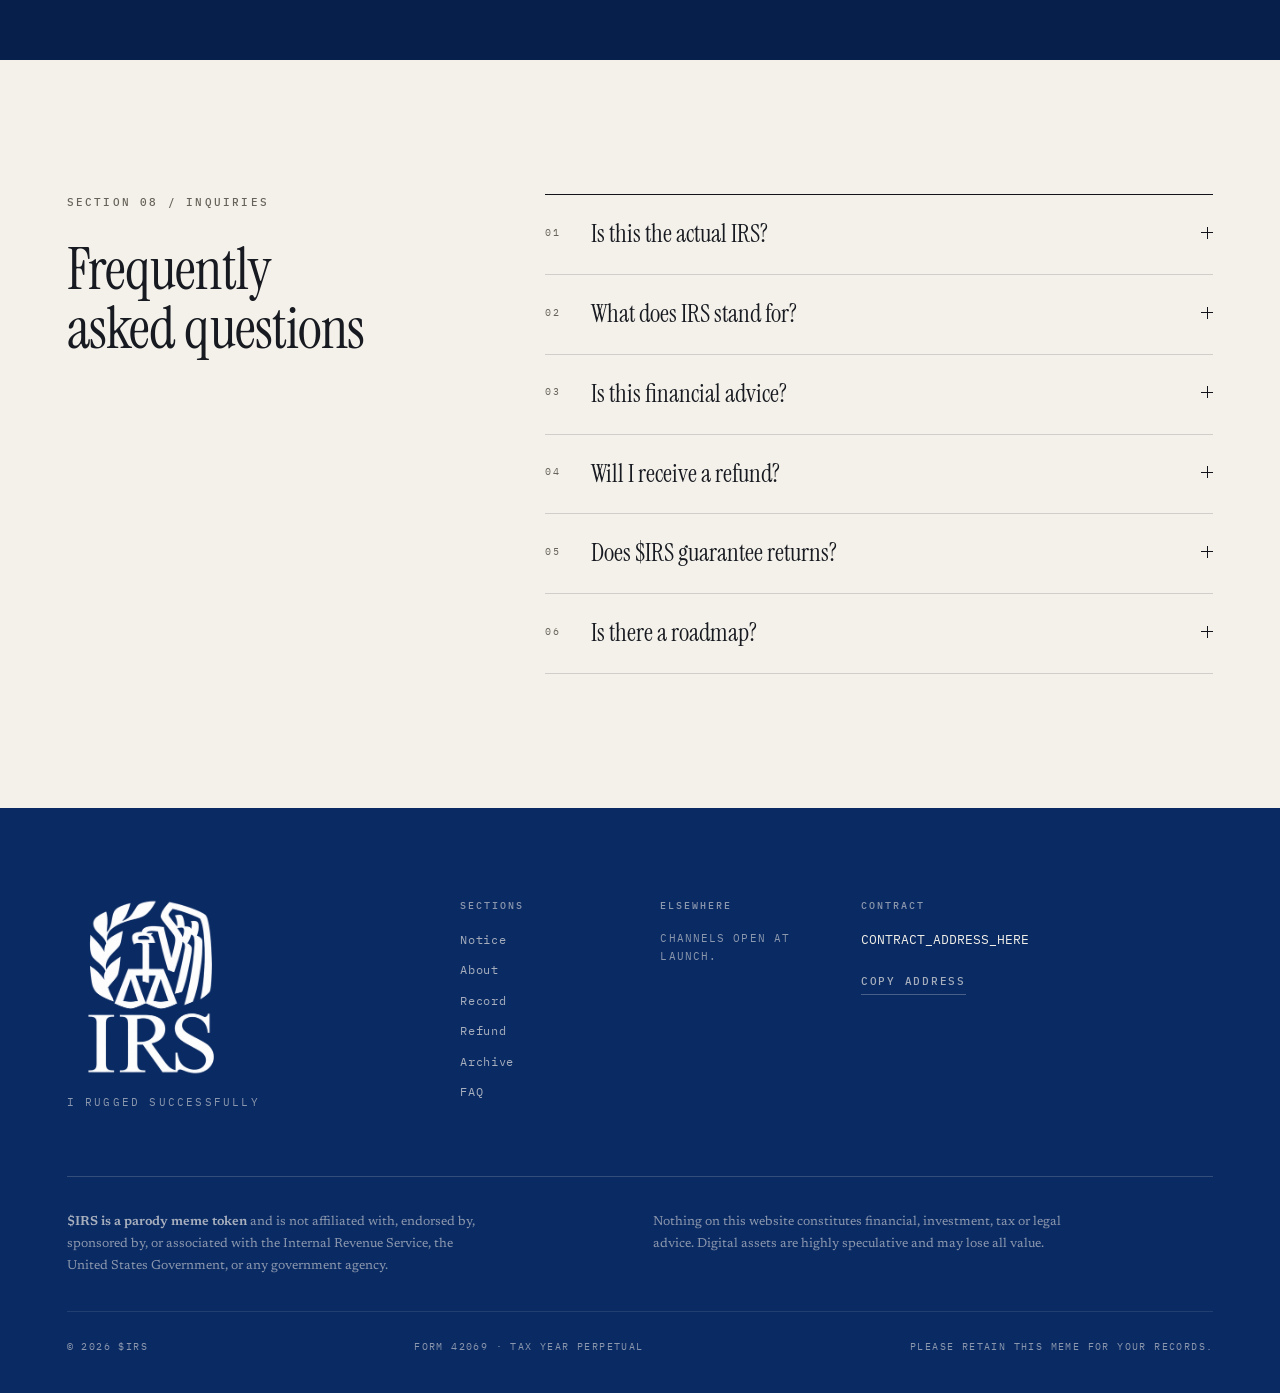
==== commit 4e83352d: "Add GET AUDITED: a parody notice generator at /audit Visitors enter a name, pick one of twelve groun" ====
--- a/index.html
+++ b/index.html
@@ -63,6 +63,7 @@
         <li><a href="#record">Record</a></li>
         <li><a href="#archive">Archive</a></li>
         <li><a href="#faq">FAQ</a></li>
+        <li><a class="nav__flag" href="/audit.html"><span class="nav__dot" aria-hidden="true"></span>Get audited</a></li>
         <li><a class="nav__social" data-social="X_URL" href="#" target="_blank" rel="noopener" hidden>X</a></li>
       </ul>
       <a class="btn btn--sm btn--solid" data-cta="buy" href="#record">Buy $IRS</a>
@@ -84,6 +85,7 @@
     <a href="#refund"><span>04</span>Refund</a>
     <a href="#archive"><span>05</span>Archive</a>
     <a href="#faq"><span>06</span>FAQ</a>
+    <a href="/audit.html"><span>07</span>Get audited</a>
   </nav>
   <div class="sheet__foot">
     <a class="btn btn--solid btn--block" data-cta="buy" href="#record">Buy $IRS</a>
@@ -439,11 +441,45 @@
   </div>
 </section>
 
-<!-- ══ 07 · FAQ ═══════════════════════════════════════════════════════ -->
+<!-- ══ 07 · GET AUDITED ═══════════════════════════════════════════════ -->
+<section class="audit-teaser" id="audited">
+  <div class="shell audit-teaser__grid">
+    <div>
+      <p class="eyebrow eyebrow--light">
+        <span class="eyebrow__tick" aria-hidden="true"></span>
+        Section 07 / Examination
+      </p>
+      <h2 class="audit-teaser__title">Get audited</h2>
+      <p class="audit-teaser__copy">
+        Our records indicate that your portfolio may contain suspicious levels of
+        financial irresponsibility. Submit yourself for examination and the
+        Internal Rug Service will issue a notice in your name.
+      </p>
+      <div class="audit-teaser__actions">
+        <a class="btn btn--solid" href="/audit.html">Request examination</a>
+        <a class="btn btn--text" href="/audit.html?r=too-many-memecoins">
+          Skip the paperwork <span class="btn__arrow" aria-hidden="true">&#8594;</span>
+        </a>
+      </div>
+    </div>
+
+    <div class="audit-teaser__specimen" aria-hidden="true">
+      <dl class="stub stub--flush">
+        <div class="stub__row"><dt>Subject</dt><dd>@you</dd></div>
+        <div class="stub__row"><dt>Filing status</dt><dd>Overexposed</dd></div>
+        <div class="stub__row"><dt>Reason</dt><dd>Excessive bagholding</dd></div>
+        <div class="stub__row is-key"><dt>Case status</dt><dd>Rugged successfully</dd></div>
+      </dl>
+      <p class="audit-teaser__cap">Specimen notice · Yours takes about ten seconds</p>
+    </div>
+  </div>
+</section>
+
+<!-- ══ 08 · FAQ ═══════════════════════════════════════════════════════ -->
 <section class="faq" id="faq">
   <div class="shell faq__inner">
     <header class="sechead">
-      <p class="eyebrow">Section 07 / Inquiries</p>
+      <p class="eyebrow">Section 08 / Inquiries</p>
       <h2>Frequently<br>asked questions</h2>
     </header>
 
--- a/styles.css
+++ b/styles.css
@@ -220,11 +220,18 @@
 }
 .btn--solid:hover { background: #fff; }
 
+/* Solid on paper: ink block, paper type. */
+.btn--ink {
+  background: var(--ink);
+  color: var(--paper);
+}
+.btn--ink:hover { background: var(--navy); }
+
 /* Secondary: a typographic action on a rule — not an outlined pill. */
 .btn--text {
   position: relative;
   padding: 0.95em 0;
-  color: var(--on-navy);
+  color: inherit;
 }
 .btn--text::after {
   content: "";
@@ -278,6 +285,17 @@
 .textbtn.is-copied { color: var(--red); }
 .textbtn.is-copied::after { opacity: 1; }
 
+/* Comfortable thumb targets on phones without moving the rule. */
+@media (max-width: 700px) {
+  .btn { padding-block: 1.1em; }
+  .textbtn::before {
+    content: "";
+    position: absolute;
+    left: 0; right: 0;
+    top: -13px; bottom: -13px;
+  }
+}
+
 /* Understated underline that draws in from the left */
 .ul {
   position: relative;
@@ -409,6 +427,16 @@
 }
 .nav__list a:hover { color: var(--on-navy); }
 .nav__list a:hover::after, .nav__list a:focus-visible::after { transform: scaleX(1); }
+
+.nav__flag { display: inline-flex; align-items: center; gap: 8px; }
+.nav__dot {
+  width: 5px; height: 5px;
+  background: var(--red-on-dark);
+  flex: none;
+}
+.nav__list a[aria-current="page"] { color: var(--on-navy); }
+.nav__list a[aria-current="page"]::after { transform: scaleX(1); opacity: 0.4; }
+.sheet__nav a[aria-current="page"] { color: var(--on-navy); }
 
 .burger {
   display: none;
@@ -1152,6 +1180,8 @@
   border-top: 1px solid var(--rule-light-2);
   text-align: left;
 }
+.stub--flush { width: 100%; margin-inline: 0; border-top: 0; padding-top: 0; }
+
 .stub__row {
   display: flex;
   align-items: baseline;
@@ -1290,6 +1320,69 @@
   font-size: 0.9375rem;
   line-height: 1.6;
   color: var(--on-paper-soft);
+}
+
+
+/* ── 13b · GET AUDITED TEASER ────────────────────────────────────────── */
+.audit-teaser {
+  position: relative;
+  background: var(--navy-deep);
+  color: var(--on-navy);
+  padding: var(--pad-y) 0;
+  overflow: hidden;
+  isolation: isolate;
+}
+.audit-teaser::before {
+  content: "";
+  position: absolute;
+  inset: 0;
+  z-index: -1;
+  background-image: repeating-linear-gradient(90deg, rgba(240,238,231,0.04) 0 1px, transparent 1px 108px);
+  -webkit-mask-image: radial-gradient(110% 90% at 80% 0%, #000 0%, transparent 72%);
+  mask-image: radial-gradient(110% 90% at 80% 0%, #000 0%, transparent 72%);
+}
+
+.audit-teaser__grid {
+  display: grid;
+  gap: clamp(34px, 5vw, 76px);
+  align-items: center;
+}
+@media (min-width: 900px) {
+  .audit-teaser__grid { grid-template-columns: minmax(0, 1.05fr) minmax(0, 0.95fr); }
+}
+
+.audit-teaser__title {
+  font-family: var(--f-display);
+  font-weight: 400;
+  font-size: clamp(2.4rem, 1.2rem + 5.2vw, 4.6rem);
+  line-height: 0.98;
+  letter-spacing: -0.02em;
+  margin-top: clamp(18px, 2.4vw, 28px);
+}
+.audit-teaser__copy {
+  margin-top: clamp(18px, 2.2vw, 26px);
+  max-width: 44ch;
+  color: var(--on-navy-soft);
+  line-height: 1.68;
+}
+.audit-teaser__actions {
+  display: flex;
+  flex-wrap: wrap;
+  align-items: center;
+  gap: 12px 26px;
+  margin-top: clamp(26px, 3.2vw, 36px);
+}
+.audit-teaser__specimen {
+  border-top: 1px solid var(--rule-light);
+  padding-top: clamp(18px, 2.4vw, 26px);
+}
+.audit-teaser__cap {
+  margin-top: 16px;
+  font-family: var(--f-mono);
+  font-size: var(--fs-micro);
+  letter-spacing: 0.14em;
+  text-transform: uppercase;
+  color: var(--on-navy-dim);
 }
 
 
